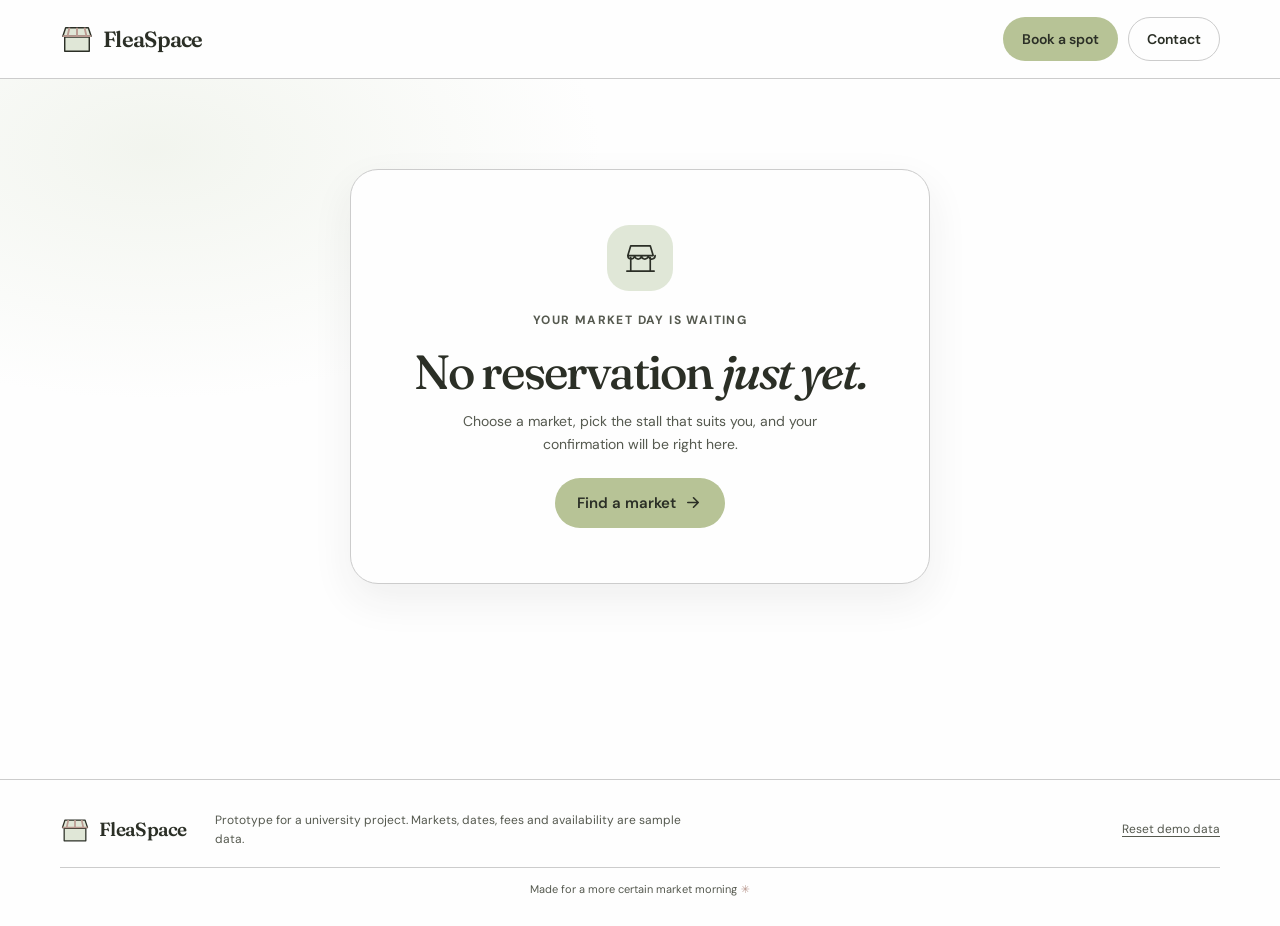
==== confirmation.html @ 0b5794aa "flea space first version" ====
<!doctype html>
<html lang="en">
  <head>
    <meta charset="utf-8">
    <meta name="viewport" content="width=device-width, initial-scale=1">
    <meta name="description" content="Your FleaSpace flea-market stall reservation confirmation.">
    <meta name="theme-color" content="#FEFEFE">
    <title>Reservation confirmation — FleaSpace</title>
    <link rel="icon" type="image/svg+xml" href="data:image/svg+xml,%3Csvg xmlns='http://www.w3.org/2000/svg' viewBox='0 0 40 40'%3E%3Crect width='40' height='40' rx='12' fill='%23E0E7D7'/%3E%3Cpath d='M9 18h22v13H9zM7 17l3-9h20l3 9H7z' fill='%23B7C396' stroke='%232B2F26' stroke-width='1.5' stroke-linejoin='round'/%3E%3Cpath d='M7 17h26M12 8l-2 9m8-9v9m8-9 2 9' fill='none' stroke='%23BA9A91' stroke-width='2'/%3E%3C/svg%3E">
    <link rel="preconnect" href="https://fonts.googleapis.com">
    <link rel="preconnect" href="https://fonts.gstatic.com" crossorigin>
    <link href="https://fonts.googleapis.com/css2?family=DM+Sans:wght@400;500;600;700&family=Fraunces:opsz,wght@9..144,500;9..144,600;9..144,700&display=swap" rel="stylesheet">
    <link rel="stylesheet" href="css/styles.css">
    <script src="js/data.js" defer></script>
    <script src="js/app.js" defer></script>
  </head>
  <body>
    <a class="skip-link" href="#main">Skip to content</a>

    <header class="site-header">
      <div class="header-inner">
        <a class="wordmark" href="index.html" aria-label="FleaSpace home">
          <svg class="wordmark-mark" viewBox="0 0 36 36" aria-hidden="true">
            <path d="M5 16h26v15H5zM3 15l3-9h24l3 9H3z" fill="var(--sage-light)" stroke="currentColor" stroke-width="1.5" stroke-linejoin="round"/>
            <path d="M3 15h30M10 6l-2 9m10-9v9m8-9 2 9" fill="none" stroke="var(--clay)" stroke-width="2"/>
          </svg>
          <span>FleaSpace</span>
        </a>
        <nav class="header-actions" aria-label="Main navigation">
          <a class="button button-primary button-small" href="markets.html">Book a spot</a>
          <button class="button button-secondary button-small" type="button" data-contact-open>Contact</button>
        </nav>
      </div>
    </header>

    <main id="main" class="confirmation-main" tabindex="-1">
      <section class="confirmation-page page-width" aria-labelledby="confirmation-title">
        <article class="confirmation-card" data-confirmation-card>
          <div class="confirmation-heading">
            <span class="confirmation-check" aria-hidden="true"><svg viewBox="0 0 32 32"><path d="m8 16 5.5 5.5L24 10"/></svg></span>
            <div>
              <p class="eyebrow">All set for market day</p>
              <h1 id="confirmation-title">Confirmed<span>.</span></h1>
              <p class="confirmation-lead" data-confirmation-message>Reservation confirmed. No need to wait for a reply.</p>
            </div>
            <p class="confirmation-number"><small>Confirmation no.</small><strong data-confirmation-number></strong></p>
          </div>

          <div class="confirmation-content" data-confirmation-content>
            <section class="confirmation-details" aria-label="Reservation details">
              <div class="confirmation-detail-heading">
                <span class="eyebrow">Your market day</span>
                <span class="confirmed-badge"><span aria-hidden="true">✓</span> Spot secured</span>
              </div>
              <dl class="confirmation-detail-grid">
                <div class="confirmation-detail market-detail-wide">
                  <dt>Market</dt>
                  <dd data-confirmation-market></dd>
                </div>
                <div class="confirmation-detail">
                  <dt>Date</dt>
                  <dd data-confirmation-date></dd>
                </div>
                <div class="confirmation-detail">
                  <dt>Market hours</dt>
                  <dd data-confirmation-hours></dd>
                </div>
                <div class="confirmation-detail confirmation-stall-number">
                  <dt>Your stall</dt>
                  <dd data-confirmation-stall></dd>
                </div>
                <div class="confirmation-detail">
                  <dt>Set-up time</dt>
                  <dd data-confirmation-setup></dd>
                </div>
                <div class="confirmation-detail confirmation-fee-detail">
                  <dt>Stall fee</dt>
                  <dd><strong data-confirmation-fee></strong><small>Pay at the entrance on arrival (cash or card).</small></dd>
                </div>
              </dl>
            </section>

            <section class="confirmation-mini-map-card" aria-labelledby="mini-map-title">
              <div class="mini-map-heading">
                <div>
                  <span class="eyebrow">Find your place</span>
                  <h2 id="mini-map-title">Your stall, marked.</h2>
                </div>
                <span class="mini-map-tag" data-mini-map-stall></span>
              </div>
              <div class="confirmation-mini-map" data-confirmation-map role="img" aria-label="Mini map of the market showing your reserved stall"></div>
              <p class="mini-map-caption"><span aria-hidden="true"></span> Your stall is marked in clay. Enter via the walkway.</p>
            </section>
          </div>

          <div class="confirmation-actions" data-confirmation-actions>
            <button class="button button-primary button-arrow print-button" type="button" data-print>
              Download PDF
              <svg viewBox="0 0 20 20" aria-hidden="true"><path d="M10 3v10m-4-4 4 4 4-4M4 16h12"/></svg>
            </button>
            <button class="button button-secondary contact-organizer" type="button" data-contact-open>
              Questions? Contact the organizer
            </button>
            <a class="button button-secondary home-button" href="index.html">Back to home</a>
            <p class="print-helper">Opens print: choose Save as PDF</p>
          </div>
        </article>

        <section class="confirmation-empty-state" data-confirmation-empty hidden aria-labelledby="empty-title">
          <span class="empty-state-icon" aria-hidden="true">
            <svg viewBox="0 0 40 40"><path d="M7 17h26l-3-10H10L7 17Zm0 0c0 4 5 5 7 1 2 4 7 3 7-1 0 4 5 5 7 1 2 4 7 3 7-1M10 19v14m20-14v14M6 33h28"/></svg>
          </span>
          <p class="eyebrow">Your market day is waiting</p>
          <h2 id="empty-title">No reservation <em>just yet.</em></h2>
          <p>Choose a market, pick the stall that suits you, and your confirmation will be right here.</p>
          <a class="button button-primary button-arrow" href="markets.html">Find a market<svg viewBox="0 0 20 20" aria-hidden="true"><path d="M4 10h11m-5-5 5 5-5 5"/></svg></a>
        </section>
        <p class="sr-only" data-app-status role="status" aria-live="polite"></p>
      </section>
    </main>

    <footer class="site-footer">
      <div class="footer-inner page-width">
        <a class="wordmark footer-wordmark" href="index.html">
          <svg class="wordmark-mark" viewBox="0 0 36 36" aria-hidden="true">
            <path d="M5 16h26v15H5zM3 15l3-9h24l3 9H3z" fill="var(--sage-light)" stroke="currentColor" stroke-width="1.5" stroke-linejoin="round"/>
            <path d="M3 15h30M10 6l-2 9m10-9v9m8-9 2 9" fill="none" stroke="var(--clay)" stroke-width="2"/>
          </svg>
          <span>FleaSpace</span>
        </a>
        <p class="footer-disclaimer">Prototype for a university project. Markets, dates, fees and availability are sample data.</p>
        <a class="reset-link" href="#reset-demo-data" data-reset-demo>Reset demo data</a>
        <p class="footer-credit">Made for a more certain market morning <span aria-hidden="true">✳</span></p>
        <p class="sr-only" data-app-status role="status" aria-live="polite"></p>
      </div>
    </footer>

    <dialog class="contact-dialog" aria-labelledby="contact-title" data-contact-dialog>
      <div class="dialog-inner">
        <button class="dialog-close" type="button" aria-label="Close contact dialog" data-contact-close>
          <svg viewBox="0 0 20 20" aria-hidden="true"><path d="m5 5 10 10M15 5 5 15"/></svg>
        </button>
        <span class="dialog-icon" aria-hidden="true">
          <svg viewBox="0 0 32 32"><path d="M5 8h22v16H5z"/><path d="m6 9 10 8 10-8"/></svg>
        </span>
        <p class="eyebrow">We'd love to hear from you</p>
        <h2 id="contact-title">Say hello.</h2>
        <p class="dialog-intro">Questions about a market or your stall? Get in touch with the organizer.</p>
        <a class="contact-option" href="mailto:organizers@fleaspace.example">
          <span class="contact-option-icon" aria-hidden="true">✉</span>
          <span><small>Email</small><strong>organizers@fleaspace.example</strong></span>
          <span class="contact-arrow" aria-hidden="true">↗</span>
        </a>
        <a class="contact-option" href="https://www.instagram.com/fleaspace.berlin/" target="_blank" rel="noreferrer">
          <span class="contact-option-icon contact-social" aria-hidden="true">◎</span>
          <span><small>Instagram</small><strong>@fleaspace.berlin</strong></span>
          <span class="contact-arrow" aria-hidden="true">↗</span>
        </a>
        <p class="sample-note">These are sample contact details for this prototype.</p>
      </div>
    </dialog>
  </body>
</html>
---- css/styles.css ----
:root {
  color-scheme: light;
  --paper: #FEFEFE;
  --mist: #EDECEC;
  --sage-light: #E0E7D7;
  --sage: #B7C396;
  --clay: #BA9A91;
  --stone: #CCCCCC;
  --ink: #2B2F26;
  --ink-soft: #55594F;
  --font-heading: "Fraunces", Georgia, serif;
  --font-body: "DM Sans", system-ui, sans-serif;
  --content-width: 1160px;
  --page-gutter: 24px;
  --radius-card: 24px;
  --shadow-soft: 0 16px 42px rgba(43, 47, 38, 0.07);
}

* {
  box-sizing: border-box;
}

html {
  scroll-behavior: smooth;
}

body {
  min-width: 320px;
  margin: 0;
  background: var(--paper);
  color: var(--ink);
  font-family: var(--font-body);
  font-size: 16px;
  line-height: 1.65;
  -webkit-font-smoothing: antialiased;
}

button,
a {
  -webkit-tap-highlight-color: transparent;
}

a {
  color: inherit;
}

button {
  color: inherit;
  font: inherit;
}

svg {
  display: block;
}

:focus-visible {
  outline: 3px solid var(--ink);
  outline-offset: 4px;
}

.page-width {
  width: min(var(--content-width), calc(100% - var(--page-gutter) * 2));
  margin-inline: auto;
}

.skip-link {
  position: fixed;
  z-index: 20;
  top: 12px;
  left: 12px;
  padding: 10px 16px;
  transform: translateY(-160%);
  border-radius: 999px;
  background: var(--ink);
  color: var(--paper);
  text-decoration: none;
}

.skip-link:focus {
  transform: translateY(0);
}

.site-header {
  position: relative;
  z-index: 5;
  border-bottom: 1px solid var(--stone);
  background: var(--paper);
}

.header-inner {
  display: flex;
  width: min(var(--content-width), calc(100% - var(--page-gutter) * 2));
  min-height: 78px;
  margin-inline: auto;
  align-items: center;
  justify-content: space-between;
  gap: 20px;
}

.wordmark {
  display: inline-flex;
  min-height: 44px;
  align-items: center;
  gap: 9px;
  color: var(--ink);
  font-family: var(--font-heading);
  font-size: 22px;
  font-weight: 600;
  letter-spacing: -0.7px;
  text-decoration: none;
}

.wordmark-mark {
  width: 34px;
  height: 34px;
}

.header-actions {
  display: flex;
  align-items: center;
  gap: 10px;
}

.button {
  display: inline-flex;
  min-height: 50px;
  padding: 12px 21px;
  align-items: center;
  justify-content: center;
  gap: 12px;
  border: 1px solid transparent;
  border-radius: 999px;
  cursor: pointer;
  font-size: 15px;
  font-weight: 600;
  line-height: 1.2;
  text-align: center;
  text-decoration: none;
  transition: background-color 160ms ease, border-color 160ms ease, transform 160ms ease, box-shadow 160ms ease;
}

.button:hover {
  transform: translateY(-2px);
}

.button-primary {
  background: var(--sage);
  color: var(--ink);
}

.button-primary:hover {
  background: #AAB687;
  box-shadow: 0 6px 16px rgba(43, 47, 38, 0.1);
}

.button-secondary {
  border-color: var(--stone);
  background: transparent;
  color: var(--ink);
}

.button-secondary:hover {
  background: var(--mist);
}

.button-small {
  min-height: 44px;
  padding: 10px 18px;
  font-size: 14px;
}

.button-arrow svg {
  width: 19px;
  height: 19px;
  fill: none;
  stroke: currentColor;
  stroke-linecap: round;
  stroke-linejoin: round;
  stroke-width: 1.7;
  transition: transform 160ms ease;
}

.button-arrow:hover svg {
  transform: translateX(3px);
}

.hero {
  display: grid;
  min-height: 620px;
  padding-block: 68px 72px;
  align-items: center;
  grid-template-columns: 0.95fr 1.05fr;
  gap: 30px;
}

.hero-copy {
  position: relative;
  z-index: 1;
  padding-block: 12px;
  animation: fade-up 650ms both;
}

.eyebrow {
  display: flex;
  margin: 0 0 16px;
  align-items: center;
  gap: 9px;
  color: var(--ink-soft);
  font-size: 12px;
  font-weight: 700;
  letter-spacing: 1.4px;
  line-height: 1.5;
  text-transform: uppercase;
}

.eyebrow-dot {
  width: 8px;
  height: 8px;
  border-radius: 50%;
  background: var(--clay);
}

h1,
h2,
h3,
p {
  margin-top: 0;
}

h1,
h2,
h3 {
  color: var(--ink);
}

h1,
h2 {
  font-family: var(--font-heading);
  font-weight: 500;
  letter-spacing: -1.8px;
}

.hero h1 {
  max-width: 600px;
  margin-bottom: 22px;
  font-size: clamp(52px, 6.7vw, 82px);
  line-height: 1.02;
}

.underlined-word {
  position: relative;
  display: inline-block;
  white-space: nowrap;
}

.squiggle {
  position: absolute;
  right: 0;
  bottom: -8px;
  left: 0;
  height: 13px;
  transform: rotate(-2deg);
}

.squiggle svg {
  width: 100%;
  height: 100%;
  overflow: visible;
  fill: none;
  stroke: var(--clay);
  stroke-linecap: round;
  stroke-width: 4;
}

.hero-description {
  max-width: 480px;
  margin-bottom: 28px;
  color: var(--ink-soft);
  font-size: 18px;
  line-height: 1.7;
}

.hero-note {
  display: flex;
  margin: 23px 0 0;
  align-items: center;
  gap: 8px;
  color: var(--ink-soft);
  font-size: 13px;
}

.hero-note svg {
  width: 18px;
  height: 18px;
  flex: 0 0 auto;
  fill: none;
  stroke: var(--ink);
  stroke-linecap: round;
  stroke-linejoin: round;
  stroke-width: 1.5;
}

.hero-art {
  position: relative;
  display: flex;
  min-height: 440px;
  align-items: center;
  justify-content: center;
  animation: fade-up 750ms 100ms both;
}

.art-blob {
  position: absolute;
  display: block;
  border-radius: 54% 46% 61% 39% / 43% 54% 46% 57%;
}

.art-blob-back {
  top: 5%;
  right: 7%;
  width: min(88%, 440px);
  height: 86%;
  transform: rotate(10deg);
  background: var(--sage-light);
}

.art-blob-front {
  right: 2%;
  bottom: 10%;
  width: 120px;
  height: 105px;
  transform: rotate(-22deg);
  background: var(--sage);
  opacity: 0.65;
}

.market-illustration {
  position: relative;
  z-index: 1;
  width: 100%;
  max-width: 520px;
  overflow: visible;
  filter: drop-shadow(0 12px 9px rgba(43, 47, 38, 0.07));
}

.art-caption {
  position: absolute;
  z-index: 2;
  right: 2%;
  bottom: 5%;
  display: inline-flex;
  padding: 9px 15px;
  align-items: center;
  gap: 8px;
  border: 1px solid var(--stone);
  border-radius: 999px;
  background: var(--paper);
  box-shadow: var(--shadow-soft);
  font-size: 12px;
  font-weight: 600;
  transform: rotate(-3deg);
}

.caption-star {
  color: var(--clay);
  font-size: 18px;
}

.section-space {
  padding-block: 90px;
}

.how-section {
  background: var(--mist);
}

.section-heading {
  max-width: 650px;
  margin: 0 auto 40px;
  text-align: center;
}

.section-heading .eyebrow {
  justify-content: center;
}

.section-heading h2,
.reassurance-intro h2,
.closing-copy h2 {
  margin-bottom: 12px;
  font-size: clamp(36px, 4.5vw, 52px);
  line-height: 1.15;
}

.section-heading > p:last-child {
  margin-bottom: 0;
  color: var(--ink-soft);
}

.serif-accent {
  color: var(--ink);
  font-style: italic;
}

.steps-grid {
  display: grid;
  margin: 0;
  padding: 0;
  gap: 18px;
  grid-template-columns: repeat(3, 1fr);
  list-style: none;
}

.step-card {
  position: relative;
  min-height: 247px;
  padding: 28px;
  overflow: hidden;
  border: 1px solid var(--stone);
  border-radius: var(--radius-card);
  background: var(--paper);
  transition: box-shadow 180ms ease, transform 180ms ease;
}

.step-card:hover {
  transform: translateY(-4px);
  box-shadow: var(--shadow-soft);
}

.step-number {
  position: absolute;
  top: 20px;
  right: 24px;
  color: var(--ink-soft);
  font-size: 12px;
  font-weight: 700;
  letter-spacing: 1px;
}

.step-icon {
  display: grid;
  width: 50px;
  height: 50px;
  margin-bottom: 21px;
  place-items: center;
  border-radius: 17px;
  background: var(--sage-light);
}

.step-icon-clay {
  background: var(--clay);
}

.step-icon-mist {
  background: var(--mist);
}

.step-icon svg {
  width: 27px;
  height: 27px;
  fill: none;
  stroke: var(--ink);
  stroke-linecap: round;
  stroke-linejoin: round;
  stroke-width: 1.7;
}

.step-card h3 {
  margin-bottom: 8px;
  font-family: var(--font-heading);
  font-size: 23px;
  font-weight: 500;
  letter-spacing: -0.4px;
}

.step-card p {
  max-width: 290px;
  margin: 0;
  color: var(--ink-soft);
  font-size: 14px;
  line-height: 1.65;
}

.reassurance-section {
  display: grid;
  align-items: center;
  gap: 50px;
  grid-template-columns: 0.75fr 1.25fr;
}

.reassurance-intro .eyebrow {
  margin-bottom: 10px;
}

.reassurance-intro h2 {
  margin: 0;
}

.reassurance-grid {
  display: grid;
  margin: 0;
  padding: 0;
  gap: 14px;
  list-style: none;
}

.reassurance-grid li {
  display: flex;
  min-height: 76px;
  padding: 14px 18px;
  align-items: center;
  gap: 14px;
  border: 1px solid var(--stone);
  border-radius: 18px;
  background: var(--paper);
}

.reassurance-check {
  display: grid;
  width: 36px;
  height: 36px;
  flex: 0 0 auto;
  place-items: center;
  border-radius: 50%;
  background: var(--sage-light);
  font-size: 17px;
  font-weight: 700;
}

.reassurance-grid strong,
.reassurance-grid small {
  display: block;
}

.reassurance-grid strong {
  margin-bottom: 1px;
  font-size: 14px;
}

.reassurance-grid small {
  color: var(--ink-soft);
  font-size: 13px;
  line-height: 1.5;
}

.closing-cta {
  position: relative;
  display: flex;
  min-height: 250px;
  margin-bottom: 88px;
  padding: 48px 60px;
  align-items: center;
  justify-content: space-between;
  gap: 28px;
  overflow: hidden;
  border: 1px solid var(--sage);
  border-radius: 30px;
  background: var(--sage-light);
}

.closing-copy {
  position: relative;
  z-index: 1;
  max-width: 600px;
}

.closing-copy .eyebrow {
  margin-bottom: 10px;
}

.closing-copy h2 {
  margin-bottom: 8px;
}

.closing-copy > p:last-child {
  margin-bottom: 0;
  color: var(--ink-soft);
}

.closing-cta > .button {
  position: relative;
  z-index: 1;
  flex: 0 0 auto;
}

.cta-sparkle {
  position: absolute;
  right: 26%;
  bottom: -29px;
  width: 90px;
  height: 90px;
  opacity: 0.7;
}

.site-footer {
  border-top: 1px solid var(--stone);
  background: var(--paper);
}

.footer-inner {
  display: grid;
  min-height: 146px;
  padding-block: 27px;
  align-items: center;
  gap: 14px 28px;
  grid-template-columns: auto minmax(250px, 1fr) auto;
}

.footer-wordmark {
  font-size: 19px;
}

.footer-wordmark .wordmark-mark {
  width: 30px;
  height: 30px;
}

.footer-disclaimer {
  max-width: 490px;
  margin: 0;
  color: var(--ink-soft);
  font-size: 12px;
  line-height: 1.6;
}

.reset-link {
  display: inline-flex;
  min-height: 44px;
  align-items: center;
  color: var(--ink-soft);
  font-size: 12px;
  text-underline-offset: 3px;
}

.reset-link:hover {
  color: var(--ink);
}

.footer-credit {
  grid-column: 1 / -1;
  margin: 0;
  padding-top: 12px;
  border-top: 1px solid var(--stone);
  color: var(--ink-soft);
  font-size: 11px;
  text-align: center;
}

.footer-credit span {
  color: var(--clay);
}

.contact-dialog {
  width: min(480px, calc(100% - 32px));
  max-height: min(720px, calc(100% - 32px));
  padding: 0;
  overflow: auto;
  border: 1px solid var(--stone);
  border-radius: 28px;
  background: var(--paper);
  color: var(--ink);
  box-shadow: 0 24px 80px rgba(43, 47, 38, 0.2);
}

.contact-dialog::backdrop {
  background: rgba(43, 47, 38, 0.48);
  backdrop-filter: blur(3px);
}

.dialog-inner {
  position: relative;
  padding: 38px;
}

.dialog-close {
  position: absolute;
  top: 19px;
  right: 19px;
  display: grid;
  width: 44px;
  height: 44px;
  padding: 0;
  place-items: center;
  border: 1px solid var(--stone);
  border-radius: 50%;
  background: transparent;
  cursor: pointer;
}

.dialog-close:hover {
  background: var(--mist);
}

.dialog-close svg {
  width: 19px;
  height: 19px;
  fill: none;
  stroke: currentColor;
  stroke-linecap: round;
  stroke-width: 1.7;
}

.dialog-icon {
  display: grid;
  width: 53px;
  height: 53px;
  margin-bottom: 24px;
  place-items: center;
  border-radius: 18px;
  background: var(--sage-light);
}

.dialog-icon svg {
  width: 28px;
  height: 28px;
  fill: none;
  stroke: var(--ink);
  stroke-linecap: round;
  stroke-linejoin: round;
  stroke-width: 1.7;
}

.dialog-inner .eyebrow {
  margin-bottom: 8px;
}

.dialog-inner h2 {
  margin-bottom: 9px;
  font-size: 42px;
  line-height: 1.1;
}

.dialog-intro {
  margin-bottom: 22px;
  color: var(--ink-soft);
  font-size: 14px;
}

.contact-option {
  display: flex;
  min-height: 70px;
  padding: 12px;
  align-items: center;
  gap: 12px;
  border: 1px solid var(--stone);
  border-radius: 16px;
  text-decoration: none;
}

.contact-option + .contact-option {
  margin-top: 10px;
}

.contact-option:hover {
  background: var(--mist);
}

.contact-option-icon {
  display: grid;
  width: 40px;
  height: 40px;
  flex: 0 0 auto;
  place-items: center;
  border-radius: 13px;
  background: var(--sage-light);
  font-size: 18px;
}

.contact-social {
  background: var(--clay);
}

.contact-option small,
.contact-option strong {
  display: block;
}

.contact-option small {
  color: var(--ink-soft);
  font-size: 11px;
}

.contact-option strong {
  overflow-wrap: anywhere;
  font-size: 13px;
  font-weight: 600;
}

.contact-arrow {
  margin-left: auto;
  color: var(--ink-soft);
  font-size: 18px;
}

.sample-note {
  margin: 20px 0 0;
  color: var(--ink-soft);
  font-size: 12px;
  text-align: center;
}

.markets-main {
  overflow: hidden;
}

.markets-page {
  padding-block: 42px 92px;
}

.back-link {
  display: inline-flex;
  min-height: 44px;
  margin-bottom: 27px;
  align-items: center;
  gap: 8px;
  color: var(--ink-soft);
  font-size: 13px;
  font-weight: 600;
  text-decoration: none;
}

.back-link:hover {
  color: var(--ink);
}

.back-link svg {
  width: 18px;
  height: 18px;
  fill: none;
  stroke: currentColor;
  stroke-linecap: round;
  stroke-linejoin: round;
  stroke-width: 1.7;
  transition: transform 160ms ease;
}

.back-link:hover svg {
  transform: translateX(-3px);
}

.markets-heading {
  display: flex;
  margin-bottom: 43px;
  align-items: end;
  justify-content: space-between;
  gap: 34px;
}

.markets-heading .eyebrow {
  margin-bottom: 12px;
}

.markets-heading h1 {
  margin: 0;
  font-size: clamp(45px, 6vw, 68px);
  line-height: 1.04;
}

.heading-break {
  color: var(--ink-soft);
  font-style: italic;
}

.markets-intro {
  max-width: 350px;
  margin: 0 0 5px;
  color: var(--ink-soft);
  font-size: 15px;
  line-height: 1.7;
}

.markets-layout {
  display: grid;
  align-items: start;
  gap: 30px;
  grid-template-columns: minmax(0, 1.08fr) minmax(350px, 0.92fr);
}

.market-list {
  min-width: 0;
}

.market-list-heading {
  display: flex;
  margin: 0 0 14px;
  align-items: center;
  justify-content: space-between;
  color: var(--ink);
  font-size: 14px;
  font-weight: 700;
}

.market-count {
  color: var(--ink-soft);
  font-size: 12px;
  font-weight: 500;
}

.market-cards {
  display: grid;
  gap: 14px;
}

.market-card {
  padding: 22px 24px 20px;
  border: 1px solid var(--stone);
  border-radius: var(--radius-card);
  background: var(--paper);
  box-shadow: 0 4px 17px rgba(43, 47, 38, 0.035);
  transition: background-color 180ms ease, border-color 180ms ease, box-shadow 180ms ease, transform 180ms ease;
}

.market-card:hover,
.market-card.is-highlighted {
  transform: translateY(-3px);
  border-color: var(--sage);
  background: #FBFCF9;
  box-shadow: var(--shadow-soft);
}

.market-card-top {
  display: flex;
  margin-bottom: 13px;
  align-items: center;
  justify-content: space-between;
  gap: 12px;
}

.market-card-icon {
  display: grid;
  width: 43px;
  height: 43px;
  place-items: center;
  border-radius: 15px;
  background: var(--sage-light);
}

.market-card-icon svg {
  width: 26px;
  height: 26px;
  fill: none;
  stroke: var(--ink);
  stroke-linecap: round;
  stroke-linejoin: round;
  stroke-width: 1.6;
}

.availability-badge {
  display: inline-flex;
  min-height: 30px;
  padding: 5px 11px;
  align-items: center;
  border-radius: 999px;
  background: var(--sage-light);
  color: var(--ink);
  font-size: 11px;
  font-weight: 600;
  line-height: 1.2;
}

.availability-almost-full {
  background: var(--clay);
}

.market-card h2 {
  margin: 0 0 3px;
  font-family: var(--font-heading);
  font-size: 25px;
  font-weight: 500;
  letter-spacing: -0.5px;
  line-height: 1.25;
}

.market-date {
  margin: 0 0 15px;
  color: var(--ink-soft);
  font-size: 13px;
}

.market-details {
  display: flex;
  padding-block: 12px;
  flex-wrap: wrap;
  gap: 8px 21px;
  border-top: 1px solid var(--stone);
  color: var(--ink-soft);
  font-size: 12px;
}

.market-details > span {
  display: inline-flex;
  align-items: center;
  gap: 7px;
}

.market-details svg {
  width: 16px;
  height: 16px;
  flex: 0 0 auto;
  fill: none;
  stroke: var(--ink);
  stroke-linecap: round;
  stroke-linejoin: round;
  stroke-width: 1.5;
}

.market-card-bottom {
  display: flex;
  padding-top: 12px;
  align-items: center;
  justify-content: space-between;
  gap: 14px;
  border-top: 1px solid var(--stone);
}

.market-fee {
  margin: 0;
}

.market-fee small,
.market-fee strong {
  display: block;
}

.market-fee small {
  margin-bottom: 1px;
  color: var(--ink-soft);
  font-size: 11px;
}

.market-fee strong {
  font-size: 20px;
  line-height: 1.3;
}

.market-fee strong span {
  color: var(--ink-soft);
  font-size: 11px;
  font-weight: 500;
}

.market-view-button {
  min-height: 44px;
  padding: 10px 15px;
  gap: 8px;
  font-size: 12px;
}

.market-view-button svg {
  width: 16px;
  height: 16px;
  fill: none;
  stroke: currentColor;
  stroke-linecap: round;
  stroke-linejoin: round;
  stroke-width: 1.7;
  transition: transform 160ms ease;
}

.market-view-button:hover svg {
  transform: translateX(3px);
}

.stalls-main,
.confirmation-main {
  overflow: hidden;
  background:
    radial-gradient(ellipse at 8% 9%, rgba(224, 231, 215, 0.38), transparent 29rem),
    var(--paper);
}

.stalls-page {
  padding-block: 34px 88px;
}

.stalls-page > .back-link {
  margin-bottom: 18px;
}

.stall-page-heading {
  margin-bottom: 31px;
}

.stall-page-heading .eyebrow {
  margin-bottom: 9px;
}

.stall-page-heading h1 {
  margin: 0 0 10px;
  font-size: clamp(42px, 5vw, 58px);
  line-height: 1.12;
}

.stall-page-heading h1 em {
  color: var(--ink-soft);
  font-weight: 500;
}

.stall-market-meta {
  display: flex;
  margin: 0;
  align-items: center;
  gap: 12px;
  color: var(--ink-soft);
  font-size: 14px;
}

.meta-divider {
  width: 4px;
  height: 4px;
  border-radius: 50%;
  background: var(--clay);
}

.stall-layout {
  display: grid;
  align-items: start;
  gap: 27px;
  grid-template-columns: minmax(0, 1.12fr) minmax(330px, 0.88fr);
}

.stall-map-section {
  min-width: 0;
  padding: 27px;
  border: 1px solid var(--stone);
  border-radius: 27px;
  background: var(--paper);
  box-shadow: 0 7px 24px rgba(43, 47, 38, 0.045);
}

.panel-heading {
  display: flex;
  margin-bottom: 21px;
  align-items: center;
  justify-content: space-between;
  gap: 18px;
}

.panel-heading .eyebrow {
  margin-bottom: 4px;
  font-size: 10px;
}

.panel-heading h2,
.details-card-heading h2 {
  margin: 0;
  font-size: 29px;
  font-weight: 500;
  letter-spacing: -0.8px;
  line-height: 1.15;
}

.stall-count-label {
  display: inline-flex;
  min-height: 32px;
  padding: 6px 11px;
  align-items: center;
  border-radius: 999px;
  background: var(--sage-light);
  font-size: 11px;
  font-weight: 600;
  white-space: nowrap;
}

.stall-map {
  display: grid;
  min-height: 470px;
  padding: 18px;
  gap: 14px;
  grid-template-columns: minmax(0, 1fr) minmax(84px, 0.52fr) minmax(0, 1fr);
  border: 1px solid var(--stone);
  border-radius: 21px;
  background:
    radial-gradient(ellipse at 50% 55%, rgba(224, 231, 215, 0.24), transparent 50%),
    var(--paper);
}

.stall-column {
  display: grid;
  align-content: stretch;
  gap: 12px;
  grid-template-rows: repeat(5, minmax(0, 1fr));
}

.stall-button {
  display: flex;
  min-width: 0;
  min-height: 70px;
  padding: 12px 14px;
  align-items: flex-start;
  justify-content: center;
  flex-direction: column;
  gap: 3px;
  border: 1px solid var(--sage);
  border-radius: 15px;
  background: var(--sage-light);
  cursor: pointer;
  text-align: left;
  transition: background-color 160ms ease, border-color 160ms ease, box-shadow 160ms ease, transform 160ms ease;
}

.stall-button.is-free:hover {
  transform: translateY(-2px);
  border-color: var(--ink);
  box-shadow: 0 5px 13px rgba(43, 47, 38, 0.11);
}

.stall-button.is-selected {
  border: 3px solid var(--ink);
  background: var(--sage);
  box-shadow: 0 5px 14px rgba(43, 47, 38, 0.12);
}

.stall-button.is-taken {
  border-color: var(--stone);
  background: repeating-linear-gradient(135deg, var(--mist), var(--mist) 7px, var(--stone) 7px, var(--stone) 12px);
  color: var(--ink-soft);
  cursor: not-allowed;
  opacity: 1;
}

.stall-button:disabled {
  opacity: 1;
}

.stall-number {
  font-size: 14px;
  font-weight: 700;
  line-height: 1.35;
}

.stall-state {
  display: inline-flex;
  min-height: 20px;
  align-items: center;
  gap: 4px;
  color: var(--ink-soft);
  font-size: 10px;
  font-weight: 600;
  line-height: 1.25;
}

.is-taken .stall-state {
  color: var(--ink);
}

.is-selected .stall-state {
  color: var(--ink);
}

.stall-state svg {
  width: 13px;
  height: 13px;
  fill: none;
  stroke: currentColor;
  stroke-linecap: round;
  stroke-linejoin: round;
  stroke-width: 2;
}

.stall-walkway {
  position: relative;
  display: flex;
  min-width: 0;
  align-items: center;
  justify-content: center;
  flex-direction: column;
  gap: 13px;
  border: 1px solid var(--stone);
  border-radius: 16px;
  background: var(--mist);
  text-align: center;
}

.walkway-label {
  position: relative;
  z-index: 1;
  padding: 5px 7px;
  border: 1px solid var(--stone);
  border-radius: 999px;
  background: var(--paper);
  font-size: 10px;
  font-weight: 600;
  writing-mode: vertical-rl;
}

.walkway-path {
  position: absolute;
  top: 8%;
  bottom: 8%;
  left: 50%;
  border-left: 2px dashed #B6B9B0;
}

.entrance-label {
  position: relative;
  z-index: 1;
  display: flex;
  padding: 7px 4px;
  align-items: center;
  flex-direction: column;
  gap: 2px;
  border: 1px solid var(--stone);
  border-radius: 10px;
  background: var(--paper);
  font-size: 9px;
  font-weight: 600;
}

.entrance-label svg {
  width: 15px;
  height: 15px;
  fill: none;
  stroke: var(--ink);
  stroke-linecap: round;
  stroke-linejoin: round;
  stroke-width: 1.6;
}

.stall-legend {
  display: flex;
  margin: 18px 0 0;
  padding: 0;
  flex-wrap: wrap;
  justify-content: center;
  gap: 10px 21px;
  list-style: none;
}

.stall-legend li {
  display: inline-flex;
  align-items: center;
  gap: 7px;
  color: var(--ink-soft);
  font-size: 11px;
  font-weight: 500;
}

.legend-swatch {
  width: 16px;
  height: 16px;
  border: 1px solid var(--sage);
  border-radius: 5px;
  background: var(--sage-light);
}

.legend-taken {
  border-color: var(--stone);
  background: repeating-linear-gradient(135deg, var(--mist), var(--mist) 3px, var(--stone) 3px, var(--stone) 5px);
}

.legend-selected {
  border: 2px solid var(--ink);
  background: var(--sage);
}

.map-assurance {
  display: flex;
  margin: 18px 0 0;
  padding-top: 15px;
  align-items: center;
  justify-content: center;
  gap: 8px;
  border-top: 1px solid var(--stone);
  color: var(--ink-soft);
  font-size: 11px;
  text-align: center;
}

.map-assurance svg {
  width: 17px;
  height: 17px;
  flex: 0 0 auto;
  fill: none;
  stroke: var(--ink);
  stroke-linecap: round;
  stroke-linejoin: round;
  stroke-width: 1.5;
}

.stall-details-card {
  padding: 25px;
  border: 1px solid var(--stone);
  border-radius: 27px;
  background: var(--paper);
  box-shadow: 0 7px 24px rgba(43, 47, 38, 0.045);
}

.details-card-heading {
  display: flex;
  margin-bottom: 18px;
  align-items: center;
  gap: 13px;
}

.details-card-heading .eyebrow {
  margin-bottom: 3px;
  font-size: 10px;
}

.details-mark {
  display: grid;
  width: 48px;
  height: 48px;
  flex: 0 0 auto;
  place-items: center;
  border-radius: 16px;
  background: var(--sage-light);
}

.details-mark svg {
  width: 28px;
  height: 28px;
  fill: none;
  stroke: var(--ink);
  stroke-linecap: round;
  stroke-linejoin: round;
  stroke-width: 1.6;
}

.selected-stall-panel {
  display: flex;
  min-height: 73px;
  margin-bottom: 6px;
  padding: 12px;
  align-items: center;
  gap: 11px;
  border: 1px solid var(--sage);
  border-radius: 17px;
  background: var(--sage-light);
}

.selected-stall-icon {
  display: grid;
  width: 39px;
  height: 39px;
  flex: 0 0 auto;
  place-items: center;
  border-radius: 12px;
  background: var(--paper);
}

.selected-stall-icon svg {
  width: 23px;
  height: 23px;
  fill: none;
  stroke: var(--ink);
  stroke-linecap: round;
  stroke-linejoin: round;
  stroke-width: 1.5;
}

.selected-stall-panel small,
.selected-stall-panel strong {
  display: block;
}

.selected-stall-panel small {
  color: var(--ink-soft);
  font-size: 10px;
  line-height: 1.35;
}

.selected-stall-panel strong {
  font-size: 14px;
  line-height: 1.35;
}

.selection-status {
  margin-left: auto;
  padding: 5px 8px;
  border: 1px solid rgba(43, 47, 38, 0.2);
  border-radius: 999px;
  background: var(--paper);
  font-size: 9px;
  font-weight: 600;
  line-height: 1.3;
  text-align: center;
}

.detail-row {
  display: flex;
  padding: 14px 0;
  align-items: flex-start;
  gap: 11px;
  border-bottom: 1px solid var(--stone);
}

.detail-icon {
  display: grid;
  width: 33px;
  height: 33px;
  flex: 0 0 auto;
  place-items: center;
  border-radius: 11px;
  background: var(--sage-light);
}

.detail-icon-clay {
  background: var(--clay);
}

.detail-icon svg {
  width: 18px;
  height: 18px;
  fill: none;
  stroke: var(--ink);
  stroke-linecap: round;
  stroke-linejoin: round;
  stroke-width: 1.5;
}

.detail-copy h3,
.detail-section h3 {
  margin: 0 0 3px;
  font-size: 12px;
  font-weight: 700;
  line-height: 1.4;
}

.detail-copy p,
.detail-section p {
  margin: 0;
  color: var(--ink-soft);
  font-size: 11px;
  line-height: 1.5;
}

.detail-copy .detail-fee {
  display: flex;
  margin-bottom: 2px;
  align-items: baseline;
  flex-wrap: wrap;
  gap: 5px;
  color: var(--ink);
}

.detail-fee strong {
  font-size: 17px;
}

.detail-fee span {
  color: var(--ink-soft);
  font-size: 10px;
}

.detail-copy p strong {
  color: var(--ink);
}

.detail-section {
  padding: 15px 0 13px;
  border-bottom: 1px solid var(--stone);
}

.detail-section h3 {
  display: flex;
  margin-bottom: 7px;
  align-items: center;
  gap: 7px;
}

.section-check,
.section-cross {
  display: grid;
  width: 19px;
  height: 19px;
  flex: 0 0 auto;
  place-items: center;
  border-radius: 7px;
  background: var(--sage-light);
  font-size: 11px;
}

.section-cross {
  background: var(--clay);
  font-size: 14px;
}

.detail-list {
  display: grid;
  margin: 0;
  padding: 0 0 0 26px;
  gap: 4px;
  color: var(--ink-soft);
  font-size: 11px;
  line-height: 1.5;
}

.detail-list li::marker {
  color: var(--ink);
}

.detail-section-compact {
  padding-block: 12px;
}

.reserve-area {
  padding-top: 17px;
}

.reserve-button {
  width: 100%;
}

.reserve-button:disabled {
  border-color: var(--stone);
  background: var(--mist);
  color: var(--ink-soft);
  cursor: not-allowed;
  box-shadow: none;
  transform: none;
}

.reserve-helper {
  margin: 9px 0 0;
  color: var(--ink-soft);
  font-size: 10px;
  line-height: 1.45;
  text-align: center;
}

.reserve-error {
  margin: 8px 0 0;
  color: var(--ink);
  font-size: 12px;
  line-height: 1.45;
  text-align: center;
}

.confirmation-main {
  min-height: 700px;
  padding-block: 55px 72px;
  background:
    radial-gradient(ellipse at 12% 10%, rgba(224, 231, 215, 0.4), transparent 28rem),
    var(--paper);
}

.confirmation-page {
  width: min(980px, calc(100% - var(--page-gutter) * 2));
  margin-inline: auto;
}

.confirmation-card {
  padding: clamp(25px, 5vw, 49px);
  border: 1px solid var(--stone);
  border-radius: 30px;
  background: var(--paper);
  box-shadow: var(--shadow-soft);
  animation: fade-up 550ms both;
}

.confirmation-heading {
  display: grid;
  margin-bottom: 28px;
  align-items: center;
  gap: 15px 20px;
  grid-template-columns: auto 1fr auto;
}

.confirmation-heading .eyebrow {
  margin-bottom: 5px;
}

.confirmation-heading h1 {
  margin: 0 0 5px;
  font-size: clamp(39px, 5.5vw, 58px);
  line-height: 1.08;
}

.confirmation-heading h1 span {
  color: var(--ink);
}

.confirmation-number {
  margin: 0;
  padding: 11px 15px;
  border: 1px solid var(--stone);
  border-radius: 14px;
  background: var(--mist);
  text-align: left;
}

.confirmation-number small,
.confirmation-number strong {
  display: block;
}

.confirmation-number small {
  margin-bottom: 2px;
  color: var(--ink-soft);
  font-size: 10px;
}

.confirmation-number strong {
  font-size: 14px;
  letter-spacing: 0.4px;
}

.confirmation-content {
  display: grid;
  align-items: stretch;
  gap: 18px;
  grid-template-columns: minmax(0, 1.1fr) minmax(270px, 0.9fr);
}

.confirmation-details,
.confirmation-mini-map-card {
  padding: 22px;
  border: 1px solid var(--stone);
  border-radius: 22px;
}

.confirmation-details {
  background: var(--paper);
}

.confirmation-detail-heading {
  display: flex;
  margin-bottom: 14px;
  align-items: center;
  justify-content: space-between;
  gap: 12px;
}

.confirmation-detail-heading .eyebrow {
  margin: 0;
  font-size: 10px;
}

.confirmed-badge {
  display: inline-flex;
  min-height: 30px;
  padding: 5px 10px;
  align-items: center;
  gap: 6px;
  border-radius: 999px;
  background: var(--sage-light);
  font-size: 10px;
  font-weight: 600;
  white-space: nowrap;
}

.confirmed-badge span {
  display: grid;
  width: 15px;
  height: 15px;
  place-items: center;
  border-radius: 50%;
  background: var(--sage);
  font-size: 9px;
}

.confirmation-detail-grid {
  display: grid;
  margin: 0;
  gap: 0 17px;
  grid-template-columns: repeat(2, minmax(0, 1fr));
}

.confirmation-detail {
  min-width: 0;
  padding: 12px 0;
  border-top: 1px solid var(--stone);
}

.confirmation-detail dt {
  margin-bottom: 3px;
  color: var(--ink-soft);
  font-size: 10px;
}

.confirmation-detail dd {
  margin: 0;
  overflow-wrap: anywhere;
  font-size: 13px;
  font-weight: 600;
}

.confirmation-detail.market-detail-wide,
.confirmation-detail-fee-detail {
  grid-column: 1 / -1;
}

.confirmation-stall-number dd {
  font-family: var(--font-heading);
  font-size: 27px;
  font-weight: 600;
  line-height: 1.2;
}

.confirmation-fee-detail dd strong,
.confirmation-fee-detail dd small {
  display: block;
}

.confirmation-fee-detail dd strong {
  margin-bottom: 2px;
  font-size: 19px;
}

.confirmation-fee-detail dd small {
  color: var(--ink-soft);
  font-size: 10px;
  font-weight: 400;
  line-height: 1.45;
}

.confirmation-mini-map-card {
  display: flex;
  min-width: 0;
  flex-direction: column;
  background: var(--mist);
}

.mini-map-heading {
  display: flex;
  align-items: flex-start;
  justify-content: space-between;
  gap: 10px;
}

.mini-map-heading .eyebrow {
  margin-bottom: 4px;
  font-size: 9px;
}

.mini-map-heading h2 {
  margin: 0;
  font-size: 23px;
  font-weight: 500;
  letter-spacing: -0.5px;
  line-height: 1.2;
}

.mini-map-tag {
  display: inline-flex;
  min-height: 27px;
  padding: 4px 9px;
  align-items: center;
  border-radius: 999px;
  background: var(--clay);
  font-size: 10px;
  font-weight: 700;
  white-space: nowrap;
}

.confirmation-mini-map {
  display: grid;
  min-height: 188px;
  margin-block: 16px 12px;
  padding: 13px;
  gap: 8px;
  grid-template-columns: minmax(0, 1fr) minmax(52px, 0.48fr) minmax(0, 1fr);
  border: 1px solid var(--stone);
  border-radius: 16px;
  background: var(--paper);
}

.mini-stall-column {
  display: grid;
  gap: 6px;
  grid-template-rows: repeat(5, minmax(22px, 1fr));
}

.mini-stall {
  position: relative;
  display: flex;
  min-width: 0;
  align-items: center;
  justify-content: center;
  border: 1px solid var(--sage);
  border-radius: 7px;
  background: var(--sage-light);
  color: var(--ink);
  font-size: 10px;
  font-weight: 600;
}

.mini-stall.is-your-stall {
  z-index: 1;
  border: 2px solid var(--ink);
  background: var(--clay);
  box-shadow: 0 3px 8px rgba(43, 47, 38, 0.13);
}

.mini-stall.is-your-stall small {
  position: absolute;
  top: 50%;
  left: calc(100% + 5px);
  width: max-content;
  max-width: 74px;
  padding: 3px 6px;
  border: 1px solid var(--stone);
  border-radius: 999px;
  background: var(--paper);
  font-size: 8px;
  line-height: 1.2;
  transform: translateY(-50%);
}

.mini-walkway {
  position: relative;
  display: flex;
  align-items: center;
  justify-content: center;
  flex-direction: column;
  gap: 8px;
  border-radius: 9px;
  background: var(--mist);
  color: var(--ink-soft);
  font-size: 9px;
  font-weight: 600;
  text-align: center;
}

.mini-walkway span,
.mini-walkway small {
  position: relative;
  z-index: 1;
  padding: 4px 6px;
  border: 1px solid var(--stone);
  border-radius: 999px;
  background: var(--paper);
}

.mini-walkway span {
  writing-mode: vertical-rl;
}

.mini-walkway small {
  font-size: 8px;
}

.mini-walkway i {
  position: absolute;
  top: 8%;
  bottom: 8%;
  left: 50%;
  border-left: 1px dashed var(--stone);
}

.mini-map-caption {
  display: flex;
  margin: auto 0 0;
  align-items: center;
  gap: 7px;
  color: var(--ink-soft);
  font-size: 10px;
}

.mini-map-caption > span {
  width: 8px;
  height: 8px;
  flex: 0 0 auto;
  border-radius: 50%;
  background: var(--clay);
}

.confirmation-actions {
  display: grid;
  margin-top: 22px;
  align-items: center;
  gap: 8px 12px;
  grid-template-columns: auto auto 1fr;
}

.confirmation-actions .button {
  min-height: 46px;
  padding: 11px 17px;
  font-size: 12px;
}

.confirmation-actions .button-arrow {
  gap: 8px;
}

.confirmation-actions .button-arrow svg {
  width: 17px;
  height: 17px;
}

.print-helper {
  margin: 0;
  color: var(--ink-soft);
  font-size: 10px;
  text-align: right;
}

.confirmation-empty-state {
  max-width: 580px;
  margin: 35px auto;
  padding: clamp(30px, 6vw, 55px);
  border: 1px solid var(--stone);
  border-radius: 28px;
  background: var(--paper);
  box-shadow: var(--shadow-soft);
  text-align: center;
}

.confirmation-empty-state[hidden],
.confirmation-card[hidden],
.confirmation-content[hidden] {
  display: none;
}

.empty-state-icon {
  display: grid;
  width: 66px;
  height: 66px;
  margin: 0 auto 20px;
  place-items: center;
  border-radius: 22px;
  background: var(--sage-light);
}

.empty-state-icon svg {
  width: 39px;
  height: 39px;
  fill: none;
  stroke: var(--ink);
  stroke-linecap: round;
  stroke-linejoin: round;
  stroke-width: 1.7;
}

.confirmation-empty-state .eyebrow {
  justify-content: center;
}

.confirmation-empty-state h2 {
  margin-bottom: 11px;
  font-size: clamp(36px, 5.5vw, 48px);
  line-height: 1.12;
}

.confirmation-empty-state h2 em {
  font-weight: 500;
}

.confirmation-empty-state > p:not(.eyebrow) {
  max-width: 400px;
  margin: 0 auto 22px;
  color: var(--ink-soft);
  font-size: 14px;
}

.confirmation-empty-state .button-arrow {
  gap: 8px;
}

.confirmation-check {
  display: grid;
  width: 68px;
  height: 68px;
  margin: 0 auto 20px;
  place-items: center;
  border: 1px solid var(--sage);
  border-radius: 50%;
  background: var(--sage-light);
}

.confirmation-check svg {
  width: 34px;
  height: 34px;
  fill: none;
  stroke: var(--ink);
  stroke-linecap: round;
  stroke-linejoin: round;
  stroke-width: 2;
}

.confirmation-lead {
  max-width: 440px;
  margin: 0;
  color: var(--ink-soft);
  font-size: 14px;
  line-height: 1.55;
}

.berlin-map-card {
  position: sticky;
  top: 24px;
  min-width: 0;
  padding: 27px 27px 20px;
  overflow: hidden;
  border: 1px solid var(--stone);
  border-radius: 28px;
  background: var(--mist);
}

.map-card-heading {
  position: relative;
  z-index: 1;
}

.map-kicker {
  display: block;
  margin-bottom: 7px;
  color: var(--ink-soft);
  font-size: 10px;
  font-weight: 700;
  letter-spacing: 1.2px;
  text-transform: uppercase;
}

.map-card-heading h2 {
  margin: 0;
  font-size: 30px;
  font-weight: 500;
  letter-spacing: -0.8px;
  line-height: 1.12;
}

.map-card-heading em {
  color: var(--ink-soft);
  font-weight: 500;
}

.berlin-map {
  position: relative;
  width: 100%;
  max-width: 450px;
  aspect-ratio: 1 / 0.93;
  margin: 0 auto;
}

.district-map {
  position: absolute;
  inset: 0;
  width: 100%;
  height: 100%;
  overflow: visible;
}

.district {
  stroke: var(--stone);
  stroke-width: 2;
  stroke-linejoin: round;
}

.district-one,
.district-five,
.district-eight {
  fill: var(--sage-light);
}

.district-two,
.district-four,
.district-six {
  fill: var(--paper);
}

.district-three,
.district-seven {
  fill: var(--sage-light);
}

.map-river,
.map-river-echo,
.map-road {
  fill: none;
  stroke-linecap: round;
}

.map-river {
  stroke: var(--sage);
  stroke-width: 10;
  opacity: 0.8;
}

.map-river-echo {
  stroke: var(--paper);
  stroke-width: 2;
  stroke-dasharray: 3 8;
}

.map-road {
  stroke: var(--stone);
  stroke-width: 3;
  stroke-dasharray: 4 7;
}

.map-pin {
  position: absolute;
  z-index: 1;
  display: inline-flex;
  min-height: 44px;
  align-items: center;
  gap: 7px;
  color: var(--ink);
  text-decoration: none;
  transition: transform 160ms ease;
}

.map-pin:hover,
.map-pin:focus-visible,
.map-pin.is-highlighted {
  z-index: 2;
  transform: translateY(-3px);
}

.map-pin-mauerpark {
  top: 19%;
  left: 29%;
}

.map-pin-boxhagener {
  top: 47%;
  left: 52%;
}

.map-pin-raw {
  top: 68%;
  left: 23%;
}

.pin-dot {
  position: relative;
  display: grid;
  width: 29px;
  height: 29px;
  flex: 0 0 auto;
  place-items: center;
  border: 1px solid var(--ink);
  border-radius: 50% 50% 50% 8px;
  background: var(--clay);
  box-shadow: 0 4px 10px rgba(43, 47, 38, 0.14);
  transform: rotate(-45deg);
  transition: background-color 160ms ease, scale 160ms ease;
}

.pin-dot > span {
  width: 8px;
  height: 8px;
  border: 2px solid var(--ink);
  border-radius: 50%;
  background: var(--paper);
}

.map-pin:hover .pin-dot,
.map-pin:focus-visible .pin-dot,
.map-pin.is-highlighted .pin-dot {
  scale: 1.14;
  background: var(--sage);
}

.pin-label {
  display: block;
  padding: 5px 8px;
  border: 1px solid rgba(204, 204, 204, 0.9);
  border-radius: 10px;
  background: var(--paper);
  box-shadow: 0 4px 12px rgba(43, 47, 38, 0.07);
  line-height: 1.2;
  transition: background-color 160ms ease, border-color 160ms ease;
}

.map-pin:hover .pin-label,
.map-pin:focus-visible .pin-label,
.map-pin.is-highlighted .pin-label {
  border-color: var(--sage);
  background: var(--sage-light);
}

.pin-label strong,
.pin-label small {
  display: block;
  white-space: nowrap;
}

.pin-label strong {
  font-size: 10px;
  font-weight: 700;
}

.pin-label small {
  margin-top: 2px;
  color: var(--ink-soft);
  font-size: 8px;
}

.map-caption {
  display: flex;
  margin: 0;
  align-items: center;
  gap: 7px;
  color: var(--ink-soft);
  font-size: 11px;
}

.map-caption-dot {
  width: 7px;
  height: 7px;
  border-radius: 50%;
  background: var(--clay);
}

.map-decoration {
  position: absolute;
  pointer-events: none;
}

.map-decoration-one {
  top: 15px;
  right: 21px;
  color: var(--clay);
  font-size: 23px;
}

.map-decoration-two {
  right: -23px;
  bottom: 45px;
  width: 70px;
  height: 60px;
  border-radius: 55% 45% 47% 53%;
  background: var(--sage-light);
  opacity: 0.65;
}

.sr-only {
  position: absolute;
  width: 1px;
  height: 1px;
  padding: 0;
  overflow: hidden;
  clip: rect(0, 0, 0, 0);
  white-space: nowrap;
  border: 0;
}

@keyframes fade-up {
  from {
    opacity: 0;
    transform: translateY(12px);
  }

  to {
    opacity: 1;
    transform: translateY(0);
  }
}

@media (min-width: 1440px) {
  :root {
    --page-gutter: 40px;
  }
}

@media (max-width: 800px) {
  :root {
    --page-gutter: 22px;
  }

  .hero {
    min-height: auto;
    padding-block: 65px 74px;
    grid-template-columns: 1fr;
    gap: 14px;
  }

  .hero-copy {
    max-width: 630px;
  }

  .hero-art {
    width: min(100%, 560px);
    min-height: 370px;
    margin-inline: auto;
  }

  .market-illustration {
    max-width: 450px;
  }

  .steps-grid {
    gap: 12px;
  }

  .step-card {
    padding: 23px 20px;
  }

  .reassurance-section {
    gap: 28px;
    grid-template-columns: 0.8fr 1.2fr;
  }

  .closing-cta {
    min-height: 230px;
    padding: 40px;
  }

  .footer-inner {
    gap: 12px 20px;
    grid-template-columns: auto 1fr;
  }

  .reset-link {
    grid-column: 2;
    grid-row: 2;
  }

  .footer-credit {
    grid-row: 3;
  }
}

@media (max-width: 600px) {
  :root {
    --page-gutter: 20px;
    --radius-card: 22px;
  }

  body {
    font-size: 15px;
  }

  .header-inner {
    min-height: 70px;
    gap: 10px;
  }

  .wordmark {
    gap: 6px;
    font-size: 19px;
  }

  .wordmark-mark {
    width: 30px;
    height: 30px;
  }

  .header-actions {
    gap: 7px;
  }

  .button-small {
    min-height: 44px;
    padding: 9px 12px;
    font-size: 12px;
  }

  .hero {
    padding-block: 52px 44px;
  }

  .eyebrow {
    margin-bottom: 13px;
    font-size: 10px;
    letter-spacing: 1.2px;
  }

  .hero h1 {
    max-width: 480px;
    margin-bottom: 18px;
    font-size: clamp(48px, 12.4vw, 66px);
    letter-spacing: -1.6px;
  }

  .hero-description {
    margin-bottom: 23px;
    font-size: 16px;
    line-height: 1.65;
  }

  .hero-note {
    margin-top: 18px;
    font-size: 12px;
  }

  .hero-art {
    min-height: 300px;
    margin-top: 2px;
  }

  .art-blob-back {
    right: 4%;
    width: 89%;
    height: 84%;
  }

  .art-blob-front {
    right: 1%;
    bottom: 9%;
    width: 84px;
    height: 78px;
  }

  .art-caption {
    right: 0;
    bottom: 1%;
    padding: 7px 11px;
    font-size: 10px;
  }

  .section-space {
    padding-block: 64px;
  }

  .section-heading {
    margin-bottom: 27px;
    text-align: left;
  }

  .section-heading .eyebrow {
    justify-content: flex-start;
  }

  .section-heading h2,
  .reassurance-intro h2,
  .closing-copy h2 {
    font-size: clamp(34px, 9vw, 43px);
    letter-spacing: -1.2px;
  }

  .section-heading > p:last-child {
    font-size: 14px;
  }

  .steps-grid {
    grid-template-columns: 1fr;
    gap: 12px;
  }

  .step-card {
    min-height: auto;
    padding: 20px;
  }

  .step-icon {
    width: 45px;
    height: 45px;
    margin-bottom: 15px;
  }

  .step-card h3 {
    margin-bottom: 5px;
    font-size: 21px;
  }

  .step-card p {
    max-width: 370px;
    font-size: 13px;
  }

  .reassurance-section {
    padding-block: 59px;
    grid-template-columns: 1fr;
    gap: 20px;
  }

  .reassurance-grid {
    gap: 10px;
  }

  .reassurance-grid li {
    min-height: 72px;
    padding: 12px;
    gap: 11px;
  }

  .reassurance-grid strong {
    font-size: 13px;
  }

  .reassurance-grid small {
    font-size: 12px;
  }

  .closing-cta {
    min-height: 0;
    margin-bottom: 58px;
    padding: 30px 24px;
    align-items: flex-start;
    flex-direction: column;
    gap: 20px;
    border-radius: 25px;
  }

  .closing-copy > p:last-child {
    font-size: 14px;
  }

  .cta-sparkle {
    right: -13px;
    bottom: 40px;
    width: 64px;
    height: 64px;
  }

  .footer-inner {
    min-height: 0;
    padding-block: 24px;
    gap: 10px;
    grid-template-columns: 1fr auto;
  }

  .footer-wordmark {
    font-size: 17px;
  }

  .footer-disclaimer {
    grid-column: 1 / -1;
    grid-row: 2;
    font-size: 11px;
  }

  .reset-link {
    grid-column: 2;
    grid-row: 1;
    font-size: 11px;
  }

  .footer-credit {
    grid-column: 1 / -1;
    grid-row: 3;
    font-size: 10px;
  }

  .dialog-inner {
    padding: 30px 23px 25px;
  }

  .dialog-icon {
    margin-bottom: 18px;
  }
}

@media (max-width: 900px) {
  .markets-heading {
    align-items: flex-start;
    flex-direction: column;
    gap: 14px;
  }

  .markets-intro {
    max-width: 520px;
  }

  .markets-layout {
    grid-template-columns: 1fr;
    gap: 25px;
  }

  .berlin-map-card {
    position: relative;
    top: auto;
    order: -1;
    padding-inline: 30px;
  }

  .berlin-map {
    width: min(100%, 460px);
  }

  .market-cards {
    grid-template-columns: repeat(2, minmax(0, 1fr));
  }
}

@media (max-width: 600px) {
  .markets-page {
    padding-block: 27px 62px;
  }

  .back-link {
    margin-bottom: 18px;
  }

  .markets-heading {
    margin-bottom: 27px;
    gap: 10px;
  }

  .markets-heading .eyebrow {
    margin-bottom: 9px;
  }

  .markets-heading h1 {
    font-size: clamp(42px, 11vw, 54px);
    letter-spacing: -1.5px;
  }

  .heading-break {
    display: block;
  }

  .markets-intro {
    font-size: 14px;
  }

  .berlin-map-card {
    padding: 21px 19px 16px;
    border-radius: 23px;
  }

  .map-card-heading h2 {
    font-size: 27px;
  }

  .berlin-map {
    width: 100%;
    aspect-ratio: 1 / 0.95;
  }

  .map-pin-mauerpark {
    top: 19%;
    left: 27%;
  }

  .map-pin-boxhagener {
    top: 48%;
    left: 49%;
  }

  .map-pin-raw {
    top: 68%;
    left: 18%;
  }

  .pin-dot {
    width: 25px;
    height: 25px;
  }

  .pin-label {
    padding: 4px 6px;
  }

  .pin-label strong {
    font-size: 9px;
  }

  .pin-label small {
    font-size: 7px;
  }

  .market-list-heading {
    margin-bottom: 11px;
  }

  .market-cards {
    grid-template-columns: 1fr;
    gap: 11px;
  }

  .market-card {
    padding: 19px;
  }

  .market-card h2 {
    font-size: 23px;
  }

  .market-details {
    gap: 8px 17px;
  }
}

@media (max-width: 900px) {
  .stall-layout {
    grid-template-columns: 1fr;
  }

  .stall-details-card {
    max-width: none;
  }
}

@media (max-width: 600px) {
  .stalls-page {
    padding-block: 24px 110px;
  }

  .stalls-page > .back-link {
    margin-bottom: 12px;
  }

  .stall-page-heading {
    margin-bottom: 22px;
  }

  .stall-page-heading h1 {
    font-size: clamp(38px, 10vw, 48px);
    letter-spacing: -1.3px;
  }

  .stall-market-meta {
    flex-wrap: wrap;
    gap: 5px 9px;
    font-size: 12px;
  }

  .stall-map-section {
    padding: 18px 14px;
    border-radius: 23px;
  }

  .panel-heading {
    margin-bottom: 15px;
  }

  .panel-heading h2,
  .details-card-heading h2 {
    font-size: 25px;
  }

  .stall-map {
    min-height: 420px;
    padding: 11px 9px;
    gap: 8px;
    grid-template-columns: minmax(0, 1fr) minmax(54px, 0.48fr) minmax(0, 1fr);
    border-radius: 17px;
  }

  .stall-column {
    gap: 9px;
  }

  .stall-button {
    min-height: 65px;
    padding: 8px 7px;
    border-radius: 12px;
  }

  .stall-number {
    font-size: 12px;
  }

  .stall-state {
    font-size: 9px;
  }

  .stall-state svg {
    width: 11px;
    height: 11px;
  }

  .walkway-label {
    font-size: 9px;
  }

  .entrance-label {
    font-size: 8px;
  }

  .stall-legend {
    gap: 9px 13px;
  }

  .stall-legend li {
    font-size: 10px;
  }

  .map-assurance {
    font-size: 10px;
  }

  .stall-details-card {
    padding: 20px 17px;
    border-radius: 23px;
  }

  .confirmation-main {
    min-height: 0;
    padding-block: 30px 55px;
  }

  .confirmation-page {
    width: min(100% - var(--page-gutter) * 2, 540px);
  }

  .confirmation-card {
    padding: 22px 16px;
    border-radius: 24px;
  }

  .confirmation-heading {
    margin-bottom: 19px;
    gap: 12px;
    grid-template-columns: auto minmax(0, 1fr);
  }

  .confirmation-check {
    width: 54px;
    height: 54px;
    margin: 0;
    grid-row: 1;
  }

  .confirmation-check svg {
    width: 28px;
    height: 28px;
  }

  .confirmation-heading .eyebrow {
    font-size: 9px;
  }

  .confirmation-heading h1 {
    font-size: 39px;
  }

  .confirmation-lead {
    font-size: 12px;
  }

  .confirmation-number {
    width: fit-content;
    margin-left: 66px;
    grid-column: 1 / -1;
    grid-row: 2;
  }

  .confirmation-content {
    grid-template-columns: 1fr;
    gap: 12px;
  }

  .confirmation-details,
  .confirmation-mini-map-card {
    padding: 17px 14px;
    border-radius: 18px;
  }

  .confirmation-detail {
    padding-block: 10px;
  }

  .confirmation-detail dd {
    font-size: 12px;
  }

  .confirmation-stall-number dd {
    font-size: 24px;
  }

  .confirmation-actions {
    margin-top: 16px;
    grid-template-columns: 1fr;
  }

  .confirmation-actions .button {
    width: 100%;
  }

  .print-helper {
    text-align: center;
  }

  .confirmation-empty-state {
    margin-block: 5px;
    padding: 30px 20px;
    border-radius: 24px;
  }

  .confirmation-empty-state h2 {
    font-size: 36px;
  }

  .reserve-area {
    position: fixed;
    z-index: 10;
    right: 0;
    bottom: 0;
    left: 0;
    padding: 11px 20px calc(11px + env(safe-area-inset-bottom));
    border-top: 1px solid var(--stone);
    background: var(--paper);
    box-shadow: 0 -7px 20px rgba(43, 47, 38, 0.08);
  }

  .reserve-button {
    width: min(100%, 520px);
    margin-inline: auto;
  }

  .reserve-helper {
    margin-top: 5px;
  }

  .reserve-error {
    max-width: 520px;
    margin-inline: auto;
  }
}

@media print {
  @page {
    margin: 16mm;
  }

  body {
    min-width: 0;
    background: var(--paper);
    color: var(--ink);
    print-color-adjust: exact;
    -webkit-print-color-adjust: exact;
  }

  body * {
    visibility: hidden !important;
  }

  .confirmation-card:not([hidden]),
  .confirmation-card:not([hidden]) * {
    visibility: visible !important;
  }

  .confirmation-main {
    display: block;
    min-height: 0;
    padding: 0;
    overflow: visible;
    background: var(--paper);
  }

  .confirmation-page {
    width: 100%;
    margin: 0;
  }

  .confirmation-card:not([hidden]) {
    position: absolute;
    inset: 0 auto auto 0;
    width: 100%;
    padding: 0;
    border: 0;
    border-radius: 0;
    box-shadow: none;
    animation: none;
  }

  .confirmation-actions,
  .site-header,
  .site-footer,
  .skip-link,
  .contact-dialog,
  [data-app-status] {
    display: none !important;
  }
}

@media (prefers-reduced-motion: reduce) {
  *,
  *::before,
  *::after {
    scroll-behavior: auto !important;
    animation-duration: 0.01ms !important;
    animation-iteration-count: 1 !important;
    transition-duration: 0.01ms !important;
  }
}
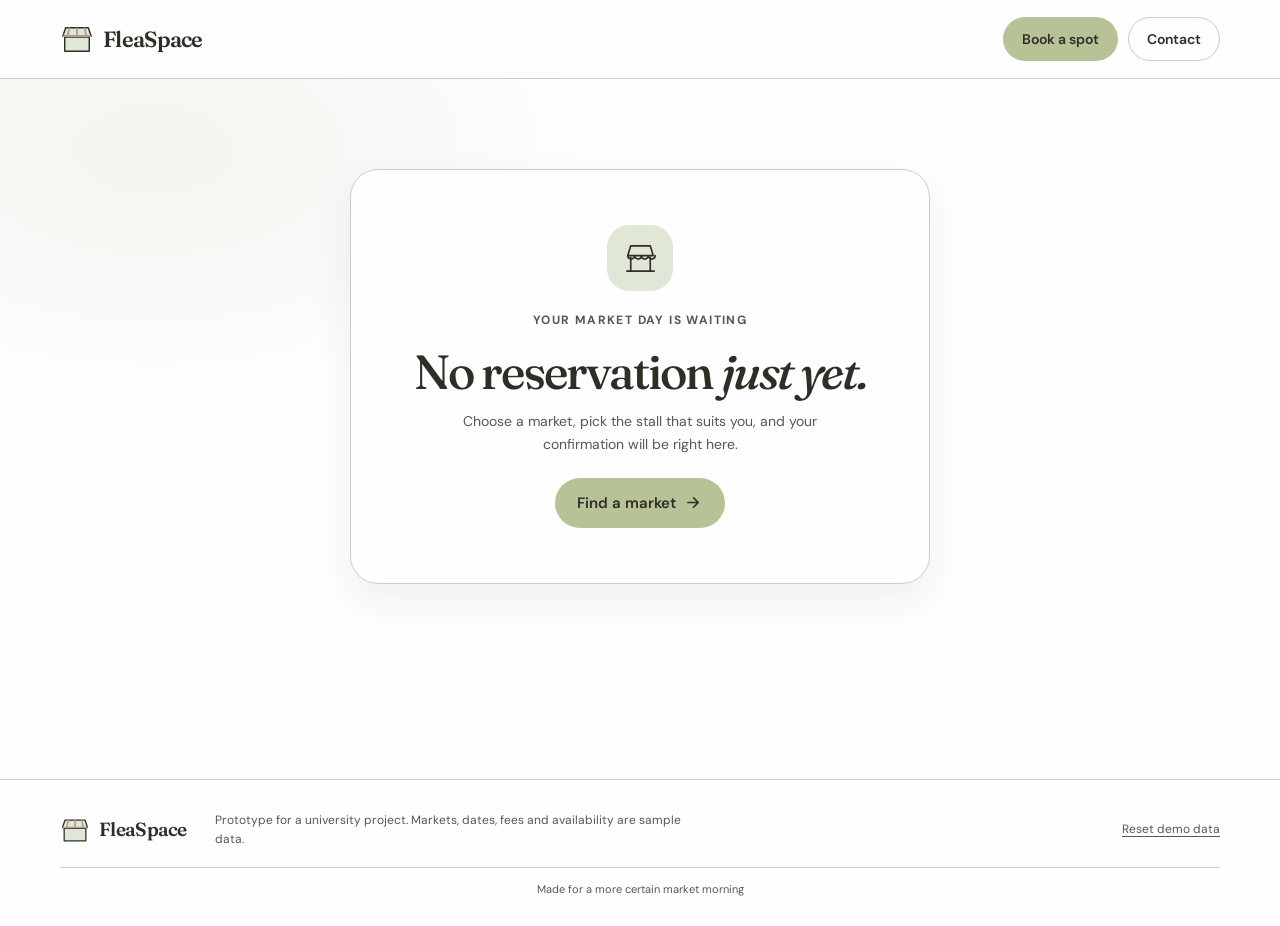
==== commit b7257af8: "quick fix" ====
--- a/confirmation.html
+++ b/confirmation.html
@@ -130,7 +130,7 @@
         </a>
         <p class="footer-disclaimer">Prototype for a university project. Markets, dates, fees and availability are sample data.</p>
         <a class="reset-link" href="#reset-demo-data" data-reset-demo>Reset demo data</a>
-        <p class="footer-credit">Made for a more certain market morning <span aria-hidden="true">✳</span></p>
+        <p class="footer-credit">Made for a more certain market morning</p>
         <p class="sr-only" data-app-status role="status" aria-live="polite"></p>
       </div>
     </footer>
--- a/css/styles.css
+++ b/css/styles.css
@@ -361,11 +361,6 @@
   transform: rotate(-3deg);
 }
 
-.caption-star {
-  color: var(--clay);
-  font-size: 18px;
-}
-
 .section-space {
   padding-block: 90px;
 }
@@ -583,15 +578,6 @@
   flex: 0 0 auto;
 }
 
-.cta-sparkle {
-  position: absolute;
-  right: 26%;
-  bottom: -29px;
-  width: 90px;
-  height: 90px;
-  opacity: 0.7;
-}
-
 .site-footer {
   border-top: 1px solid var(--stone);
   background: var(--paper);
@@ -644,10 +630,6 @@
   color: var(--ink-soft);
   font-size: 11px;
   text-align: center;
-}
-
-.footer-credit span {
-  color: var(--clay);
 }
 
 .contact-dialog {
@@ -2301,13 +2283,6 @@
   pointer-events: none;
 }
 
-.map-decoration-one {
-  top: 15px;
-  right: 21px;
-  color: var(--clay);
-  font-size: 23px;
-}
-
 .map-decoration-two {
   right: -23px;
   bottom: 45px;
@@ -2580,13 +2555,6 @@
 
   .closing-copy > p:last-child {
     font-size: 14px;
-  }
-
-  .cta-sparkle {
-    right: -13px;
-    bottom: 40px;
-    width: 64px;
-    height: 64px;
   }
 
   .footer-inner {
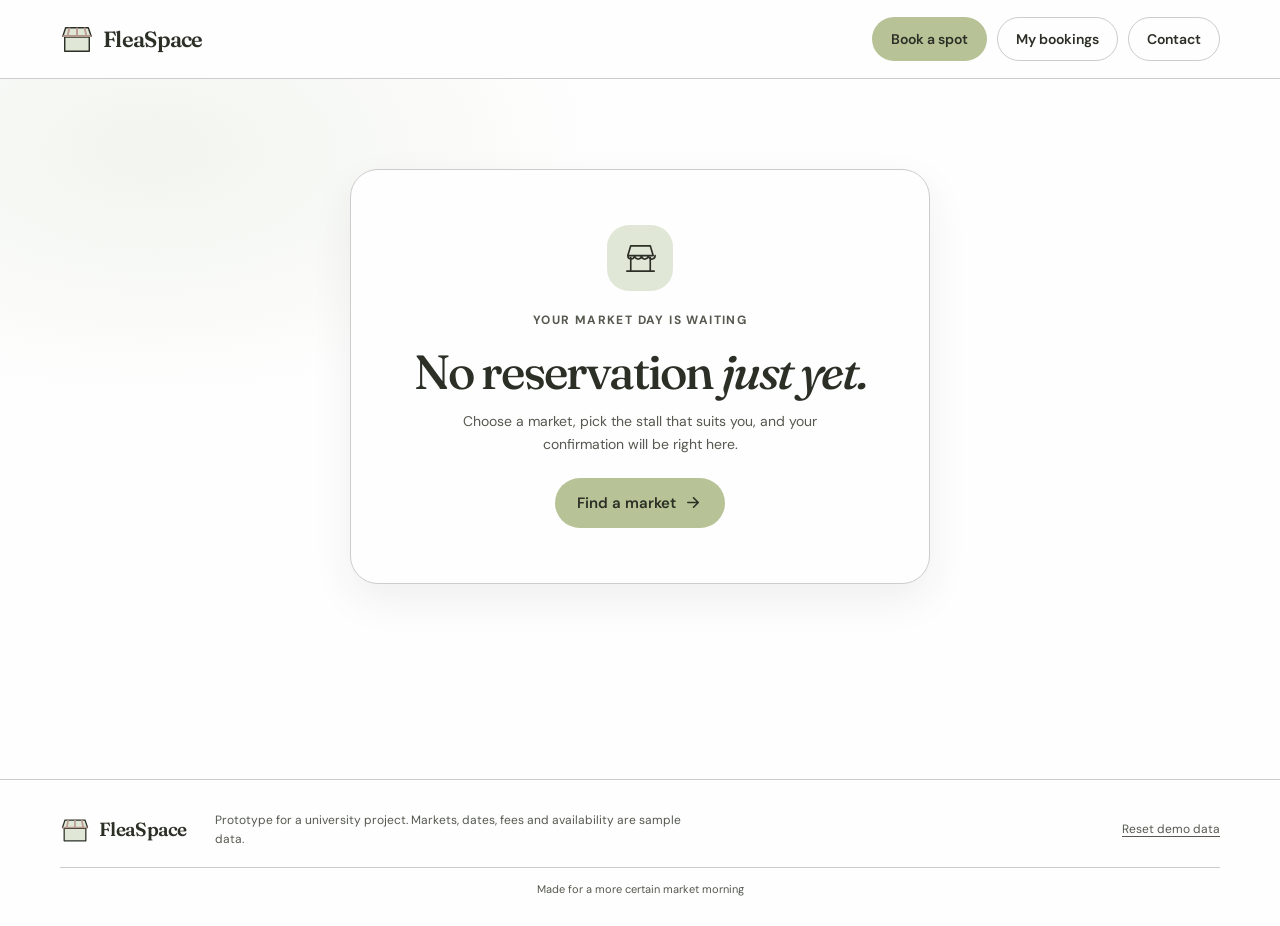
==== commit 0d938c13: "My bookings, cancel, add to calendar" ====
--- a/confirmation.html
+++ b/confirmation.html
@@ -28,6 +28,7 @@
         </a>
         <nav class="header-actions" aria-label="Main navigation">
           <a class="button button-primary button-small" href="markets.html">Book a spot</a>
+          <a class="button button-secondary button-small" href="my-bookings.html">My bookings</a>
           <button class="button button-secondary button-small" type="button" data-contact-open>Contact</button>
         </nav>
       </div>
@@ -66,7 +67,7 @@
                   <dd data-confirmation-hours></dd>
                 </div>
                 <div class="confirmation-detail confirmation-stall-number">
-                  <dt>Your stall</dt>
+                  <dt>Your stalls</dt>
                   <dd data-confirmation-stall></dd>
                 </div>
                 <div class="confirmation-detail">
@@ -74,8 +75,8 @@
                   <dd data-confirmation-setup></dd>
                 </div>
                 <div class="confirmation-detail confirmation-fee-detail">
-                  <dt>Stall fee</dt>
-                  <dd><strong data-confirmation-fee></strong><small>Pay at the entrance on arrival (cash or card).</small></dd>
+                  <dt>Total cost</dt>
+                  <dd><strong data-confirmation-fee></strong><small data-confirmation-breakdown></small><small>Pay at the entrance on arrival (cash or card).</small></dd>
                 </div>
               </dl>
             </section>
@@ -84,24 +85,27 @@
               <div class="mini-map-heading">
                 <div>
                   <span class="eyebrow">Find your place</span>
-                  <h2 id="mini-map-title">Your stall, marked.</h2>
+                  <h2 id="mini-map-title">Your stalls, marked.</h2>
                 </div>
                 <span class="mini-map-tag" data-mini-map-stall></span>
               </div>
               <div class="confirmation-mini-map" data-confirmation-map role="img" aria-label="Mini map of the market showing your reserved stall"></div>
-              <p class="mini-map-caption"><span aria-hidden="true"></span> Your stall is marked in clay. Enter via the walkway.</p>
+              <p class="mini-map-caption"><span aria-hidden="true"></span> Your stalls are marked in clay. Enter via the walkway.</p>
             </section>
           </div>
 
           <div class="confirmation-actions" data-confirmation-actions>
-            <button class="button button-primary button-arrow print-button" type="button" data-print>
+            <a class="button button-primary" href="my-bookings.html">View my bookings</a>
+            <a class="button button-secondary" href="markets.html">Book another stall</a>
+            <button class="button button-secondary" type="button" data-add-calendar>Add to calendar</button>
+            <a class="button button-secondary" data-google-calendar href="https://calendar.google.com/calendar/render?action=TEMPLATE" target="_blank" rel="noreferrer">Google Calendar</a>
+            <button class="button button-secondary button-arrow print-button" type="button" data-print>
               Download PDF
               <svg viewBox="0 0 20 20" aria-hidden="true"><path d="M10 3v10m-4-4 4 4 4-4M4 16h12"/></svg>
             </button>
             <button class="button button-secondary contact-organizer" type="button" data-contact-open>
               Questions? Contact the organizer
             </button>
-            <a class="button button-secondary home-button" href="index.html">Back to home</a>
             <p class="print-helper">Opens print: choose Save as PDF</p>
           </div>
         </article>
--- a/css/styles.css
+++ b/css/styles.css
@@ -1087,6 +1087,33 @@
   font-size: 14px;
 }
 
+.date-selector {
+  display: flex;
+  margin-top: 17px;
+  flex-wrap: wrap;
+  gap: 8px;
+}
+
+.date-option {
+  min-height: 44px;
+  padding: 9px 14px;
+  border: 1px solid var(--stone);
+  border-radius: 999px;
+  background: var(--paper);
+  color: var(--ink);
+  cursor: pointer;
+  font: inherit;
+  font-size: 12px;
+  font-weight: 600;
+  transition: background-color 160ms ease, border-color 160ms ease;
+}
+
+.date-option:hover,
+.date-option[aria-pressed="true"] {
+  border-color: var(--sage);
+  background: var(--sage-light);
+}
+
 .meta-divider {
   width: 4px;
   height: 4px;
@@ -1530,6 +1557,13 @@
   color: var(--ink);
 }
 
+.detail-copy .cost-breakdown {
+  margin: 5px 0 7px;
+  color: var(--ink);
+  font-size: 13px;
+  font-weight: 700;
+}
+
 .detail-section {
   padding: 15px 0 13px;
   border-bottom: 1px solid var(--stone);
@@ -1598,6 +1632,14 @@
   margin: 9px 0 0;
   color: var(--ink-soft);
   font-size: 10px;
+  line-height: 1.45;
+  text-align: center;
+}
+
+.selection-limit-message {
+  margin: 8px 0 0;
+  color: var(--ink);
+  font-size: 12px;
   line-height: 1.45;
   text-align: center;
 }
@@ -1944,7 +1986,7 @@
   margin-top: 22px;
   align-items: center;
   gap: 8px 12px;
-  grid-template-columns: auto auto 1fr;
+  grid-template-columns: repeat(3, auto);
 }
 
 .confirmation-actions .button {
@@ -1967,6 +2009,194 @@
   color: var(--ink-soft);
   font-size: 10px;
   text-align: right;
+}
+
+.bookings-main {
+  min-height: 700px;
+  padding-block: 42px 72px;
+  background:
+    radial-gradient(ellipse at 12% 10%, rgba(224, 231, 215, 0.4), transparent 28rem),
+    var(--paper);
+}
+
+.bookings-page {
+  width: min(900px, calc(100% - var(--page-gutter) * 2));
+  margin-inline: auto;
+}
+
+.bookings-page > .back-link {
+  margin-bottom: 20px;
+}
+
+.bookings-heading {
+  margin-bottom: 28px;
+}
+
+.bookings-heading .eyebrow {
+  margin-bottom: 7px;
+}
+
+.bookings-heading h1 {
+  margin: 0 0 9px;
+  font-size: clamp(42px, 5vw, 58px);
+  line-height: 1.12;
+}
+
+.bookings-heading h1 em {
+  color: var(--ink-soft);
+  font-weight: 500;
+}
+
+.bookings-heading > p:last-child {
+  margin: 0;
+  color: var(--ink-soft);
+  font-size: 14px;
+}
+
+.booking-list {
+  display: grid;
+  gap: 15px;
+}
+
+.booking-list[hidden] {
+  display: none;
+}
+
+.booking-card {
+  padding: 23px 25px;
+  border: 1px solid var(--stone);
+  border-radius: var(--radius-card);
+  background: var(--paper);
+  box-shadow: 0 4px 17px rgba(43, 47, 38, 0.035);
+}
+
+.booking-card-heading {
+  display: flex;
+  align-items: flex-start;
+  justify-content: space-between;
+  gap: 15px;
+}
+
+.booking-card-heading .eyebrow {
+  margin-bottom: 3px;
+  font-size: 9px;
+}
+
+.booking-card-heading h2 {
+  margin: 0;
+  font-size: 25px;
+  font-weight: 500;
+  line-height: 1.25;
+}
+
+.booking-confirmation-number {
+  padding: 6px 10px;
+  border-radius: 999px;
+  background: var(--sage-light);
+  font-size: 11px;
+  font-weight: 700;
+  white-space: nowrap;
+}
+
+.booking-details {
+  display: grid;
+  margin: 18px 0 0;
+  border-top: 1px solid var(--stone);
+  grid-template-columns: repeat(2, minmax(0, 1fr));
+}
+
+.booking-details > div {
+  min-width: 0;
+  padding: 11px 8px 9px 0;
+  border-bottom: 1px solid var(--stone);
+}
+
+.booking-details dt {
+  margin-bottom: 2px;
+  color: var(--ink-soft);
+  font-size: 10px;
+}
+
+.booking-details dd {
+  margin: 0;
+  overflow-wrap: anywhere;
+  font-size: 13px;
+  font-weight: 600;
+}
+
+.booking-actions {
+  display: flex;
+  margin-top: 17px;
+  flex-wrap: wrap;
+  gap: 9px;
+}
+
+.bookings-empty {
+  margin-top: 22px;
+}
+
+.cancel-dialog {
+  width: min(490px, calc(100% - 32px));
+  max-height: min(720px, calc(100% - 32px));
+  padding: 0;
+  overflow: auto;
+  border: 1px solid var(--stone);
+  border-radius: 28px;
+  background: var(--paper);
+  color: var(--ink);
+  box-shadow: 0 24px 80px rgba(43, 47, 38, 0.2);
+}
+
+.cancel-dialog::backdrop {
+  background: rgba(43, 47, 38, 0.48);
+  backdrop-filter: blur(3px);
+}
+
+.cancel-dialog-inner {
+  position: relative;
+  padding: 38px;
+}
+
+.cancel-dialog-inner > .eyebrow {
+  margin-bottom: 8px;
+}
+
+.cancel-dialog-inner h2 {
+  margin-bottom: 10px;
+  font-size: 34px;
+  line-height: 1.15;
+}
+
+.cancel-booking-summary {
+  margin-bottom: 12px;
+  color: var(--ink);
+  font-size: 13px;
+  font-weight: 700;
+}
+
+.cancel-dialog-inner > p:not(.eyebrow) {
+  color: var(--ink-soft);
+  font-size: 13px;
+}
+
+.cancel-warning {
+  padding: 12px 14px;
+  border: 1px solid var(--clay);
+  border-radius: 14px;
+  background: var(--clay);
+  color: var(--ink) !important;
+}
+
+.cancel-warning[hidden] {
+  display: none;
+}
+
+.cancel-dialog-actions {
+  display: flex;
+  margin-top: 20px;
+  justify-content: flex-end;
+  flex-wrap: wrap;
+  gap: 9px;
 }
 
 .confirmation-empty-state {
@@ -2392,8 +2622,11 @@
   }
 
   .header-inner {
-    min-height: 70px;
+    min-height: 0;
+    padding-block: 9px;
     gap: 10px;
+    justify-content: center;
+    flex-wrap: wrap;
   }
 
   .wordmark {
@@ -2407,7 +2640,10 @@
   }
 
   .header-actions {
+    width: 100%;
     gap: 7px;
+    justify-content: center;
+    flex-wrap: wrap;
   }
 
   .button-small {
@@ -2925,6 +3161,57 @@
 
   .confirmation-empty-state h2 {
     font-size: 36px;
+  }
+
+  .bookings-main {
+    min-height: 0;
+    padding-block: 30px 55px;
+  }
+
+  .booking-card {
+    padding: 19px 16px;
+    border-radius: 22px;
+  }
+
+  .booking-card-heading h2 {
+    font-size: 21px;
+  }
+
+  .booking-confirmation-number {
+    padding: 5px 8px;
+    font-size: 9px;
+  }
+
+  .booking-details {
+    margin-top: 14px;
+  }
+
+  .booking-details dd {
+    font-size: 12px;
+  }
+
+  .booking-actions {
+    flex-direction: column;
+  }
+
+  .booking-actions .button {
+    width: 100%;
+  }
+
+  .cancel-dialog-inner {
+    padding: 32px 22px 24px;
+  }
+
+  .cancel-dialog-inner h2 {
+    font-size: 29px;
+  }
+
+  .cancel-dialog-actions {
+    flex-direction: column-reverse;
+  }
+
+  .cancel-dialog-actions .button {
+    width: 100%;
   }
 
   .reserve-area {
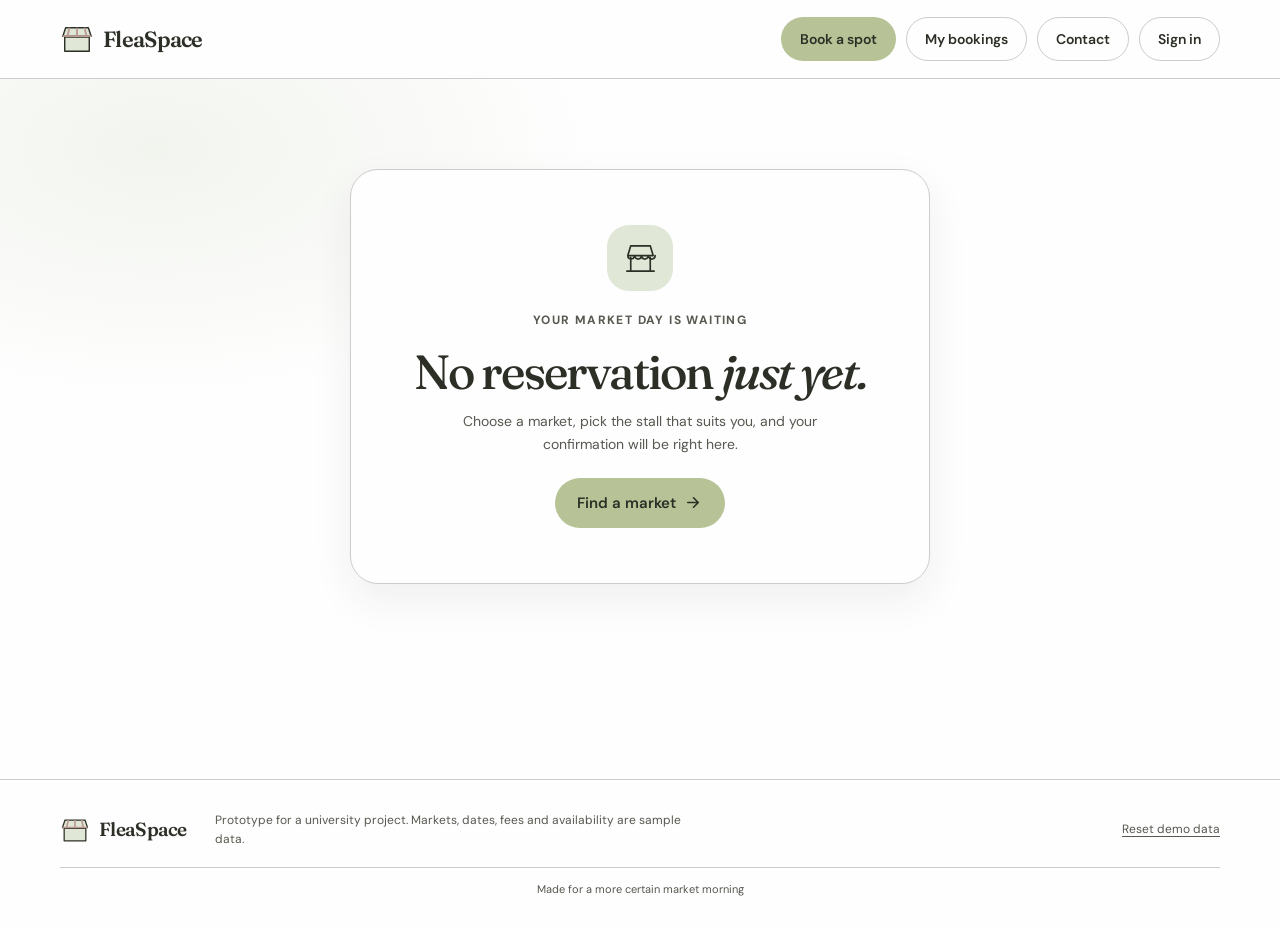
==== commit 9bd40996: "demo acc" ====
--- a/confirmation.html
+++ b/confirmation.html
@@ -43,6 +43,8 @@
               <p class="eyebrow">All set for market day</p>
               <h1 id="confirmation-title">Confirmed<span>.</span></h1>
               <p class="confirmation-lead" data-confirmation-message>Reservation confirmed. No need to wait for a reply.</p>
+              <p class="confirmation-account" data-confirmation-account></p>
+              <p class="confirmation-demo-note">Demo only: no email is actually sent.</p>
             </div>
             <p class="confirmation-number"><small>Confirmation no.</small><strong data-confirmation-number></strong></p>
           </div>
--- a/css/styles.css
+++ b/css/styles.css
@@ -121,6 +121,36 @@
   gap: 10px;
 }
 
+.account-controls {
+  display: inline-flex;
+  align-items: center;
+  gap: 8px;
+}
+
+.account-chip {
+  display: inline-flex;
+  min-height: 36px;
+  padding: 4px 10px 4px 5px;
+  align-items: center;
+  gap: 7px;
+  border: 1px solid var(--stone);
+  border-radius: 999px;
+  color: var(--ink);
+  font-size: 12px;
+  font-weight: 600;
+  white-space: nowrap;
+}
+
+.account-initial {
+  display: grid;
+  width: 26px;
+  height: 26px;
+  place-items: center;
+  border-radius: 50%;
+  background: var(--sage-light);
+  font-size: 11px;
+}
+
 .button {
   display: inline-flex;
   min-height: 50px;
@@ -139,6 +169,10 @@
   transition: background-color 160ms ease, border-color 160ms ease, transform 160ms ease, box-shadow 160ms ease;
 }
 
+.button[hidden] {
+  display: none;
+}
+
 .button:hover {
   transform: translateY(-2px);
 }
@@ -647,6 +681,137 @@
 .contact-dialog::backdrop {
   background: rgba(43, 47, 38, 0.48);
   backdrop-filter: blur(3px);
+}
+
+.account-dialog {
+  width: min(460px, calc(100% - 32px));
+  max-height: min(720px, calc(100% - 32px));
+  padding: 0;
+  overflow: auto;
+  border: 1px solid var(--stone);
+  border-radius: 28px;
+  background: var(--paper);
+  color: var(--ink);
+  box-shadow: 0 24px 80px rgba(43, 47, 38, 0.2);
+}
+
+.account-dialog::backdrop {
+  background: rgba(43, 47, 38, 0.48);
+  backdrop-filter: blur(3px);
+}
+
+.account-dialog-inner {
+  position: relative;
+  padding: 38px;
+}
+
+.account-dialog-inner > .eyebrow {
+  margin-bottom: 8px;
+}
+
+.account-dialog-inner h2 {
+  max-width: calc(100% - 34px);
+  margin-bottom: 18px;
+  font-size: 34px;
+  line-height: 1.15;
+}
+
+.account-tabs {
+  display: flex;
+  margin-bottom: 16px;
+  padding: 4px;
+  gap: 4px;
+  border: 1px solid var(--stone);
+  border-radius: 999px;
+  background: var(--mist);
+}
+
+.account-tab {
+  min-height: 40px;
+  padding: 8px 12px;
+  flex: 1 1 50%;
+  border: 1px solid transparent;
+  border-radius: 999px;
+  background: transparent;
+  cursor: pointer;
+  font-size: 12px;
+  font-weight: 600;
+}
+
+.account-tab[aria-pressed="true"] {
+  border-color: var(--stone);
+  background: var(--paper);
+}
+
+.account-demo-note {
+  margin: 0 0 19px;
+  color: var(--ink-soft);
+  font-size: 12px;
+  line-height: 1.55;
+}
+
+.account-field {
+  display: grid;
+  margin-bottom: 14px;
+  gap: 6px;
+}
+
+.account-field[hidden],
+.account-error[hidden] {
+  display: none;
+}
+
+.account-field label {
+  font-size: 12px;
+  font-weight: 700;
+}
+
+.account-field input {
+  width: 100%;
+  min-height: 47px;
+  padding: 11px 13px;
+  border: 1px solid var(--stone);
+  border-radius: 13px;
+  background: var(--paper);
+  color: var(--ink);
+  font: inherit;
+  font-size: 14px;
+}
+
+.account-field input[aria-invalid="true"] {
+  border-color: var(--clay);
+}
+
+.account-error {
+  margin: 0 0 13px;
+  color: var(--ink);
+  font-size: 12px;
+  font-weight: 600;
+}
+
+.account-submit {
+  width: 100%;
+}
+
+.account-feedback {
+  position: fixed;
+  z-index: 30;
+  right: 20px;
+  bottom: 20px;
+  max-width: min(420px, calc(100% - 40px));
+  margin: 0;
+  padding: 12px 17px;
+  border: 1px solid var(--stone);
+  border-radius: 15px;
+  background: var(--paper);
+  box-shadow: var(--shadow-soft);
+  color: var(--ink);
+  font-size: 13px;
+  font-weight: 600;
+}
+
+.account-feedback[hidden] {
+  display: none;
 }
 
 .dialog-inner {
@@ -2290,6 +2455,20 @@
   line-height: 1.55;
 }
 
+.confirmation-account {
+  margin: 6px 0 0;
+  color: var(--ink-soft);
+  font-size: 12px;
+  line-height: 1.5;
+}
+
+.confirmation-demo-note {
+  margin: 3px 0 0;
+  color: var(--ink-soft);
+  font-size: 11px;
+  line-height: 1.45;
+}
+
 .berlin-map-card {
   position: sticky;
   top: 24px;
@@ -2333,8 +2512,9 @@
   position: relative;
   width: 100%;
   max-width: 450px;
-  aspect-ratio: 1 / 0.93;
+  aspect-ratio: 1 / 0.9;
   margin: 0 auto;
+  overflow: hidden;
 }
 
 .district-map {
@@ -2368,6 +2548,11 @@
   fill: var(--sage-light);
 }
 
+.district-nine,
+.district-ten {
+  fill: var(--paper);
+}
+
 .map-river,
 .map-river-echo,
 .map-road {
@@ -2396,39 +2581,22 @@
 .map-pin {
   position: absolute;
   z-index: 1;
-  display: inline-flex;
-  min-height: 44px;
-  align-items: center;
-  gap: 7px;
+  width: 0;
+  height: 0;
   color: var(--ink);
   text-decoration: none;
-  transition: transform 160ms ease;
 }
 
 .map-pin:hover,
 .map-pin:focus-visible,
 .map-pin.is-highlighted {
   z-index: 2;
-  transform: translateY(-3px);
-}
-
-.map-pin-mauerpark {
-  top: 19%;
-  left: 29%;
-}
-
-.map-pin-boxhagener {
-  top: 47%;
-  left: 52%;
-}
-
-.map-pin-raw {
-  top: 68%;
-  left: 23%;
 }
 
 .pin-dot {
-  position: relative;
+  position: absolute;
+  top: 0;
+  left: 0;
   display: grid;
   width: 29px;
   height: 29px;
@@ -2438,7 +2606,7 @@
   border-radius: 50% 50% 50% 8px;
   background: var(--clay);
   box-shadow: 0 4px 10px rgba(43, 47, 38, 0.14);
-  transform: rotate(-45deg);
+  transform: translate(-50%, -50%) rotate(-45deg);
   transition: background-color 160ms ease, scale 160ms ease;
 }
 
@@ -2458,6 +2626,10 @@
 }
 
 .pin-label {
+  position: absolute;
+  width: max-content;
+  max-width: 125px;
+  box-sizing: border-box;
   display: block;
   padding: 5px 8px;
   border: 1px solid rgba(204, 204, 204, 0.9);
@@ -2468,6 +2640,35 @@
   transition: background-color 160ms ease, border-color 160ms ease;
 }
 
+.map-pin[data-label-side="right"] .pin-label {
+  top: 50%;
+  left: 22px;
+  transform: translateY(calc(-50% + var(--map-label-offset-y, 0px)));
+}
+
+.map-pin[data-label-side="left"] .pin-label {
+  top: 50%;
+  right: 22px;
+  transform: translateY(calc(-50% + var(--map-label-offset-y, 0px)));
+}
+
+.map-pin[data-label-side="above"] .pin-label {
+  bottom: 22px;
+  left: 0;
+  transform: translateX(-50%);
+}
+
+.map-pin[data-label-side="below"] .pin-label {
+  top: 22px;
+  left: 0;
+  transform: translateX(-50%);
+}
+
+.map-pin:focus-visible .pin-label {
+  outline: 2px solid var(--ink);
+  outline-offset: 2px;
+}
+
 .map-pin:hover .pin-label,
 .map-pin:focus-visible .pin-label,
 .map-pin.is-highlighted .pin-label {
@@ -2478,7 +2679,7 @@
 .pin-label strong,
 .pin-label small {
   display: block;
-  white-space: nowrap;
+  white-space: normal;
 }
 
 .pin-label strong {
@@ -2646,9 +2847,19 @@
     flex-wrap: wrap;
   }
 
+  .account-controls {
+    gap: 6px;
+  }
+
+  .account-chip {
+    min-height: 34px;
+    padding-right: 8px;
+    font-size: 11px;
+  }
+
   .button-small {
     min-height: 44px;
-    padding: 9px 12px;
+    padding: 8px 10px;
     font-size: 12px;
   }
 
@@ -2826,6 +3037,14 @@
     padding: 30px 23px 25px;
   }
 
+  .account-dialog-inner {
+    padding: 31px 23px 25px;
+  }
+
+  .account-dialog-inner h2 {
+    font-size: 30px;
+  }
+
   .dialog-icon {
     margin-bottom: 18px;
   }
@@ -2905,22 +3124,7 @@
 
   .berlin-map {
     width: 100%;
-    aspect-ratio: 1 / 0.95;
-  }
-
-  .map-pin-mauerpark {
-    top: 19%;
-    left: 27%;
-  }
-
-  .map-pin-boxhagener {
-    top: 48%;
-    left: 49%;
-  }
-
-  .map-pin-raw {
-    top: 68%;
-    left: 18%;
+    aspect-ratio: 1 / 0.9;
   }
 
   .pin-dot {
@@ -2937,7 +3141,7 @@
   }
 
   .pin-label small {
-    font-size: 7px;
+    display: none;
   }
 
   .market-list-heading {
@@ -3108,6 +3312,10 @@
 
   .confirmation-lead {
     font-size: 12px;
+  }
+
+  .confirmation-account {
+    font-size: 11px;
   }
 
   .confirmation-number {
@@ -3292,6 +3500,7 @@
   .site-footer,
   .skip-link,
   .contact-dialog,
+  .account-dialog,
   [data-app-status] {
     display: none !important;
   }
